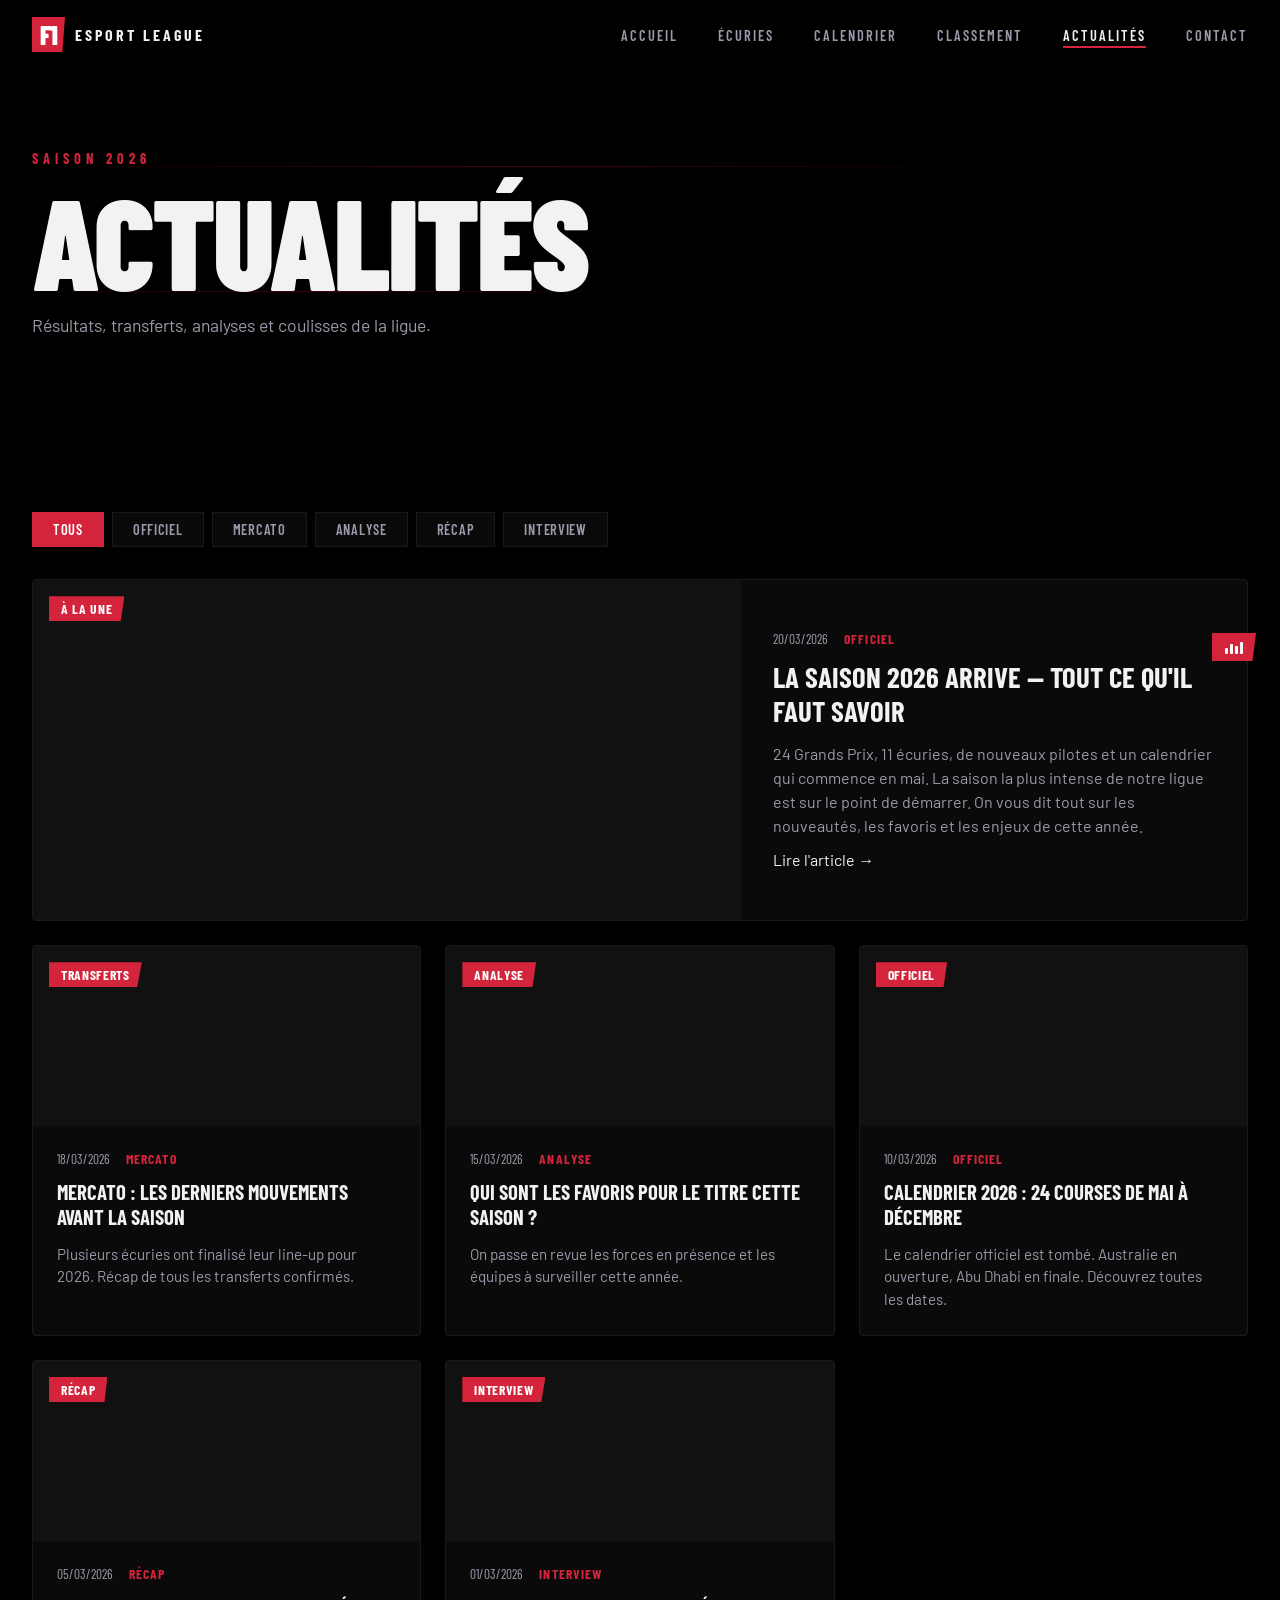
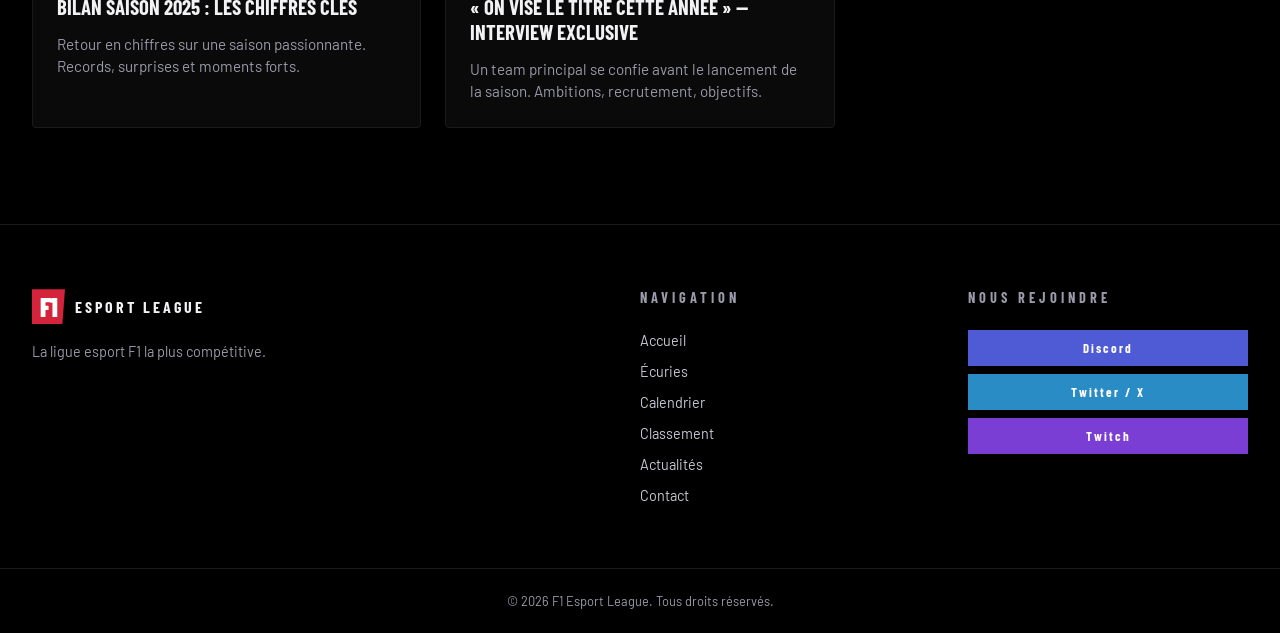
==== actualites.html @ 7acb7bbe "update" ====
<!DOCTYPE html>
<html lang="fr">
<head>
  <meta charset="UTF-8" />
  <link rel="icon" type="image/svg+xml" href="assets/favicon.svg" />
  <meta name="viewport" content="width=device-width, initial-scale=1.0"/>
  <title>Actualités - F1 Esport League</title>
  <link rel="stylesheet" href="css/style.css" />
  <link rel="stylesheet" href="css/pages.css" />
  <link rel="preconnect" href="https://fonts.googleapis.com">
  <link rel="preconnect" href="https://fonts.gstatic.com" crossorigin>
  <link href="https://fonts.googleapis.com/css2?family=Barlow+Condensed:ital,wght@0,300;0,400;0,600;0,700;0,900;1,400&family=Barlow:wght@300;400;500;600&display=swap" rel="stylesheet">
</head>
<body>

  <!-- LOADER -->
  <div class="page-loader">
    <div class="loader-logo">
      <span class="logo-f1">F1</span>
      <span class="logo-esport">ESPORT LEAGUE</span>
    </div>
    <div class="loader-track"><div class="loader-car"></div></div>
  </div>

  <!-- SCROLL PROGRESS -->
  <div class="scroll-progress"></div>

  <nav class="navbar" id="navbar">
    <div class="nav-container">
      <a href="index.html" class="nav-logo">
        <span class="logo-f1">F1</span>
        <span class="logo-esport">ESPORT LEAGUE</span>
      </a>
      <ul class="nav-links">
        <li><a href="index.html">Accueil</a></li>
        <li><a href="teams.html">Écuries</a></li>
        <li><a href="calendrier.html">Calendrier</a></li>
        <li><a href="classement.html">Classement</a></li>
        <li><a href="actualites.html" class="active">Actualités</a></li>
        <li><a href="contact.html">Contact</a></li>
      </ul>
      <button class="nav-toggle" id="navToggle"><span></span><span></span><span></span></button>
    </div>
  </nav>

  <section class="page-hero">
    <div class="page-hero-content">
      <div class="section-tag">SAISON 2026</div>
      <h1 class="page-title">ACTUALITÉS</h1>
      <p>Résultats, transferts, analyses et coulisses de la ligue.</p>
    </div>
    <div class="page-hero-lines">
      <div class="line l1"></div>
      <div class="line l2"></div>
    </div>
  </section>

  <section class="cal-page">
    <div class="section-container">

      <!-- FILTRES -->
      <div class="news-filter">
        <button class="news-filter-btn active" data-filter="all">Tous</button>
        <button class="news-filter-btn" data-filter="officiel">Officiel</button>
        <button class="news-filter-btn" data-filter="mercato">Mercato</button>
        <button class="news-filter-btn" data-filter="analyse">Analyse</button>
        <button class="news-filter-btn" data-filter="recap">Récap</button>
        <button class="news-filter-btn" data-filter="interview">Interview</button>
      </div>

      <!-- GRILLE D'ARTICLES -->
      <div class="news-page-grid" id="newsGrid">

        <!-- ARTICLE À LA UNE -->
        <div class="news-card news-card-hero" data-cat="officiel">
          <div class="news-img" style="background-image:url('assets/news/placeholder.jpg');">
            <div class="news-badge">À LA UNE</div>
          </div>
          <div class="news-body">
            <div class="news-meta">
              <span class="news-date">20/03/2026</span>
              <span class="news-cat">OFFICIEL</span>
            </div>
            <h3 class="news-title">La saison 2026 arrive — Tout ce qu'il faut savoir</h3>
            <p class="news-excerpt">24 Grands Prix, 11 écuries, de nouveaux pilotes et un calendrier qui commence en mai. La saison la plus intense de notre ligue est sur le point de démarrer. On vous dit tout sur les nouveautés, les favoris et les enjeux de cette année.</p>
            <span class="news-read-more">Lire l'article →</span>
          </div>
        </div>

        <!-- ARTICLE 2 -->
        <div class="news-card" data-cat="mercato">
          <div class="news-img" style="background-image:url('assets/news/placeholder2.jpg');">
            <div class="news-badge">TRANSFERTS</div>
          </div>
          <div class="news-body">
            <div class="news-meta">
              <span class="news-date">18/03/2026</span>
              <span class="news-cat">MERCATO</span>
            </div>
            <h3 class="news-title">Mercato : les derniers mouvements avant la saison</h3>
            <p class="news-excerpt">Plusieurs écuries ont finalisé leur line-up pour 2026. Récap de tous les transferts confirmés.</p>
          </div>
        </div>

        <!-- ARTICLE 3 -->
        <div class="news-card" data-cat="analyse">
          <div class="news-img" style="background-image:url('assets/news/placeholder3.jpg');">
            <div class="news-badge">ANALYSE</div>
          </div>
          <div class="news-body">
            <div class="news-meta">
              <span class="news-date">15/03/2026</span>
              <span class="news-cat">ANALYSE</span>
            </div>
            <h3 class="news-title">Qui sont les favoris pour le titre cette saison ?</h3>
            <p class="news-excerpt">On passe en revue les forces en présence et les équipes à surveiller cette année.</p>
          </div>
        </div>

        <!-- ARTICLE 4 -->
        <div class="news-card" data-cat="officiel">
          <div class="news-img" style="background-image:url('assets/news/placeholder4.jpg');">
            <div class="news-badge">OFFICIEL</div>
          </div>
          <div class="news-body">
            <div class="news-meta">
              <span class="news-date">10/03/2026</span>
              <span class="news-cat">OFFICIEL</span>
            </div>
            <h3 class="news-title">Calendrier 2026 : 24 courses de mai à décembre</h3>
            <p class="news-excerpt">Le calendrier officiel est tombé. Australie en ouverture, Abu Dhabi en finale. Découvrez toutes les dates.</p>
          </div>
        </div>

        <!-- ARTICLE 5 -->
        <div class="news-card" data-cat="recap">
          <div class="news-img" style="background-image:url('assets/news/placeholder5.jpg');">
            <div class="news-badge">RÉCAP</div>
          </div>
          <div class="news-body">
            <div class="news-meta">
              <span class="news-date">05/03/2026</span>
              <span class="news-cat">RÉCAP</span>
            </div>
            <h3 class="news-title">Bilan saison 2025 : les chiffres clés</h3>
            <p class="news-excerpt">Retour en chiffres sur une saison passionnante. Records, surprises et moments forts.</p>
          </div>
        </div>

        <!-- ARTICLE 6 -->
        <div class="news-card" data-cat="interview">
          <div class="news-img" style="background-image:url('assets/news/placeholder6.jpg');">
            <div class="news-badge">INTERVIEW</div>
          </div>
          <div class="news-body">
            <div class="news-meta">
              <span class="news-date">01/03/2026</span>
              <span class="news-cat">INTERVIEW</span>
            </div>
            <h3 class="news-title">« On vise le titre cette année » — Interview exclusive</h3>
            <p class="news-excerpt">Un team principal se confie avant le lancement de la saison. Ambitions, recrutement, objectifs.</p>
          </div>
        </div>

      </div>

    </div>
  </section>

  <!-- BACK TO TOP -->
  <button class="back-to-top" title="Retour en haut">↑</button>

  <footer class="footer">
    <div class="footer-container">
      <div class="footer-brand">
        <div class="footer-logo">
          <span class="logo-f1">F1</span>
          <span class="logo-esport">ESPORT LEAGUE</span>
        </div>
        <p>La ligue esport F1 la plus compétitive.</p>
      </div>
      <div class="footer-links">
        <h4>NAVIGATION</h4>
        <ul>
          <li><a href="index.html">Accueil</a></li>
          <li><a href="teams.html">Écuries</a></li>
          <li><a href="calendrier.html">Calendrier</a></li>
          <li><a href="classement.html">Classement</a></li>
          <li><a href="actualites.html">Actualités</a></li>
          <li><a href="contact.html">Contact</a></li>
        </ul>
      </div>
      <div class="footer-social">
        <h4>NOUS REJOINDRE</h4>
        <div class="social-links">
          <a href="#" class="social-btn discord">Discord</a>
          <a href="#" class="social-btn twitter">Twitter / X</a>
          <a href="#" class="social-btn twitch">Twitch</a>
        </div>
      </div>
    </div>
    <div class="footer-bottom">
      <span>&copy; 2026 F1 Esport League. Tous droits réservés.</span>
    </div>
  </footer>

  <script src="js/main.js"></script>
  <script src="js/player.js"></script>
  <script>
    // Filter buttons
    document.querySelectorAll('.news-filter-btn').forEach(btn => {
      btn.addEventListener('click', () => {
        document.querySelectorAll('.news-filter-btn').forEach(b => b.classList.remove('active'));
        btn.classList.add('active');
        const filter = btn.dataset.filter;
        document.querySelectorAll('#newsGrid .news-card').forEach(card => {
          if (filter === 'all' || card.dataset.cat === filter) {
            card.style.display = '';
          } else {
            card.style.display = 'none';
          }
        });
      });
    });
  </script>
</body>
</html>
---- css/style.css ----
/* ===========================
   F1 ESPORT LEAGUE - CSS
   =========================== */

*, *::before, *::after { box-sizing: border-box; margin: 0; padding: 0; }

:root {
  --bg-dark:    #000000;
  --bg-card:    #0a0a0a;
  --bg-card2:   #111111;
  --accent-red: #D4243B;
  --accent-gold:#F0C850;
  --text-white: #F2F2F5;
  --text-grey:  #9a9aaa;
  --text-light: #c8c8d4;
  --border:     #1a1a1a;
  --font-main:  'Barlow Condensed', sans-serif;
  --font-body:  'Barlow', sans-serif;
}

html { scroll-behavior: smooth; scroll-padding-top: 80px; }

body {
  background: var(--bg-dark);
  color: var(--text-white);
  font-family: var(--font-body);
  overflow-x: hidden;
}

a { text-decoration: none; color: inherit; }
ul { list-style: none; }

/* ===========================
   SCROLLBAR
   =========================== */
/* Chrome / Edge / Safari */
::-webkit-scrollbar { width: 6px; }
::-webkit-scrollbar-track { background: var(--bg-dark); }
::-webkit-scrollbar-thumb { background: var(--accent-red); border-radius: 3px; }
/* Firefox */
html { scrollbar-width: thin; scrollbar-color: var(--accent-red) var(--bg-dark); }

/* ===========================
   PAGE LOADER
   =========================== */
.page-loader {
  position: fixed;
  inset: 0;
  z-index: 9999;
  background: #000;
  display: flex;
  flex-direction: column;
  align-items: center;
  justify-content: center;
  gap: 2rem;
  transition: opacity 0.5s ease, visibility 0.5s ease;
}
.page-loader.loaded {
  opacity: 0;
  visibility: hidden;
  pointer-events: none;
}
.loader-logo {
  display: flex;
  align-items: center;
  gap: 12px;
  animation: loaderPulse 1.2s ease-in-out infinite;
}
.loader-logo .logo-f1 {
  font-size: 2.4rem;
  padding: 4px 12px;
}
.loader-logo .logo-esport {
  font-size: 1.3rem;
  letter-spacing: 4px;
}
.loader-track {
  width: 200px;
  height: 3px;
  background: rgba(255,255,255,0.06);
  position: relative;
  overflow: hidden;
}
.loader-car {
  position: absolute;
  top: 0; left: -40%;
  width: 40%;
  height: 100%;
  background: linear-gradient(90deg, transparent, var(--accent-red), transparent);
  animation: loaderSlide 1s ease-in-out infinite;
}
@keyframes loaderSlide {
  0% { left: -40%; }
  100% { left: 100%; }
}
@keyframes loaderPulse {
  0%, 100% { opacity: 1; }
  50% { opacity: 0.6; }
}

/* ===========================
   SCROLL PROGRESS BAR
   =========================== */
.scroll-progress {
  position: fixed;
  top: 0; left: 0;
  width: 0%;
  height: 3px;
  background: linear-gradient(90deg, var(--accent-red), var(--accent-gold));
  z-index: 1001;
  transition: width 0.05s linear;
}

/* ===========================
   BACK TO TOP
   =========================== */
.back-to-top {
  position: fixed;
  bottom: 2rem;
  right: 2rem;
  width: 44px;
  height: 44px;
  background: var(--accent-red);
  color: white;
  border: none;
  cursor: pointer;
  display: flex;
  align-items: center;
  justify-content: center;
  font-family: var(--font-main);
  font-size: 1.4rem;
  font-weight: 900;
  z-index: 998;
  opacity: 0;
  visibility: hidden;
  transform: translateY(10px);
  transition: opacity 0.3s, visibility 0.3s, transform 0.3s, background 0.2s;
  clip-path: polygon(0 0, 100% 0, 92% 100%, 0 100%);
}
.back-to-top.visible {
  opacity: 1;
  visibility: visible;
  transform: translateY(0);
}
.back-to-top:hover {
  background: #c0001f;
  transform: translateY(-3px);
}

/* ===========================
   GLOBAL ANIMATIONS
   =========================== */
.fade-init {
  opacity: 0;
  transform: translateY(20px);
  transition: opacity 0.5s ease, transform 0.5s ease;
}
.fade-visible {
  opacity: 1 !important;
  transform: translateY(0) !important;
}

/* Cascade slide from left */
.slide-left-init {
  opacity: 0;
  transform: translateX(-40px);
  transition: opacity 0.5s ease, transform 0.5s ease;
}
.slide-left-visible {
  opacity: 1 !important;
  transform: translateX(0) !important;
}

/* ===========================
   NAVBAR
   =========================== */
.navbar {
  position: fixed;
  top: 0; left: 0; right: 0;
  z-index: 1000;
  padding: 0 2rem;
  height: 70px;
  display: flex;
  align-items: center;
  background: rgba(0,0,0,0.92);
  backdrop-filter: blur(12px);
  border-bottom: 1px solid transparent;
  transition: border-color 0.3s, background 0.3s;
}
.navbar.scrolled {
  border-bottom-color: var(--border);
  background: rgba(0,0,0,0.98);
}
.nav-container {
  width: 100%; max-width: 1400px;
  margin: 0 auto;
  display: flex;
  align-items: center;
  justify-content: space-between;
}
.nav-logo {
  display: flex; align-items: center; gap: 10px;
}
.logo-f1 {
  font-family: var(--font-main);
  font-weight: 900;
  font-size: 1.6rem;
  color: var(--accent-red);
  letter-spacing: -1px;
  background: var(--accent-red);
  color: white;
  padding: 2px 8px;
  clip-path: polygon(0 0, 100% 0, 92% 100%, 0 100%);
}
.logo-esport {
  font-family: var(--font-main);
  font-weight: 700;
  font-size: 1rem;
  letter-spacing: 3px;
  color: var(--text-white);
}
.nav-links {
  display: flex; gap: 2.5rem;
}
.nav-links a {
  font-family: var(--font-main);
  font-weight: 600;
  font-size: 0.9rem;
  letter-spacing: 2px;
  text-transform: uppercase;
  color: var(--text-grey);
  transition: color 0.2s;
  position: relative;
}
.nav-links a::after {
  content: '';
  position: absolute;
  bottom: -4px; left: 0;
  width: 0; height: 2px;
  background: var(--accent-red);
  transition: width 0.2s;
}
.nav-links a:hover,
.nav-links a.active { color: var(--text-white); }
.nav-links a:hover::after,
.nav-links a.active::after { width: 100%; }

.nav-toggle {
  display: none;
  flex-direction: column;
  gap: 5px;
  background: none; border: none;
  cursor: pointer; padding: 4px;
}
.nav-toggle span {
  display: block;
  width: 24px; height: 2px;
  background: var(--text-white);
  transition: transform 0.3s, opacity 0.3s;
}
.nav-toggle.active span:nth-child(1) { transform: rotate(45deg) translate(5px, 5px); }
.nav-toggle.active span:nth-child(2) { opacity: 0; }
.nav-toggle.active span:nth-child(3) { transform: rotate(-45deg) translate(5px, -5px); }

/* ===========================
   BUTTONS
   =========================== */
.btn {
  display: inline-block;
  font-family: var(--font-main);
  font-weight: 700;
  font-size: 0.85rem;
  letter-spacing: 2px;
  text-transform: uppercase;
  padding: 14px 32px;
  transition: all 0.2s;
  cursor: pointer;
  clip-path: polygon(0 0, 100% 0, 96% 100%, 0 100%);
}
.btn-primary {
  background: var(--accent-red);
  color: white;
}
.btn-primary:hover {
  background: #c0001f;
  transform: translateY(-2px);
}
.btn-outline {
  background: transparent;
  color: var(--text-white);
  border: 1px solid var(--text-white);
  clip-path: polygon(4% 0, 100% 0, 100% 100%, 0 100%);
}
.btn-outline:hover {
  background: rgba(255,255,255,0.08);
  transform: translateY(-2px);
}

/* ===========================
   HERO
   =========================== */
.hero {
  position: relative;
  min-height: 100vh;
  display: flex;
  align-items: center;
  padding: 0 2rem;
  overflow: hidden;
}
.hero-bg {
  position: absolute;
  inset: 0;
  background: linear-gradient(135deg, #000 0%, #050508 50%, #020002 100%);
}
.hero-grid {
  position: absolute; inset: 0;
  background-image:
    linear-gradient(rgba(232,0,45,0.05) 1px, transparent 1px),
    linear-gradient(90deg, rgba(232,0,45,0.05) 1px, transparent 1px);
  background-size: 60px 60px;
  mask-image: radial-gradient(ellipse 80% 80% at 50% 50%, black 40%, transparent 100%);
}
.hero-lines {
  position: absolute; inset: 0;
  overflow: hidden;
}
.hero-lines .line {
  position: absolute;
  height: 1px;
  background: linear-gradient(90deg, transparent, var(--accent-red), transparent);
  animation: lineScan 4s ease-in-out infinite;
}
.hero-lines .l1 { width: 60%; top: 30%; animation-delay: 0s; }
.hero-lines .l2 { width: 40%; top: 60%; animation-delay: 1.5s; }
.hero-lines .l3 { width: 70%; top: 80%; animation-delay: 3s; }

@keyframes lineScan {
  0% { transform: translateX(-100%); opacity: 0; }
  20% { opacity: 1; }
  80% { opacity: 1; }
  100% { transform: translateX(200%); opacity: 0; }
}

.hero-content {
  position: relative;
  z-index: 1;
  max-width: 1400px;
  margin: 0 auto;
  padding-top: 70px;
}
.hero-badge {
  display: inline-block;
  font-family: var(--font-main);
  font-size: 0.9rem;
  font-weight: 700;
  letter-spacing: 4px;
  color: var(--accent-red);
  border: 1px solid var(--accent-red);
  padding: 6px 16px;
  margin-bottom: 2rem;
  transition: all 0.3s;
}
.hero-badge:hover {
  background: var(--accent-red);
  color: white;
}
.hero-title {
  display: flex;
  flex-direction: column;
  font-family: var(--font-main);
  font-weight: 900;
  line-height: 0.9;
  margin-bottom: 1.5rem;
}
.title-small {
  font-size: clamp(1rem, 2vw, 1.4rem);
  font-weight: 400;
  letter-spacing: 6px;
  color: var(--text-grey);
  margin-bottom: 0.3rem;
}
.title-big {
  font-size: clamp(5rem, 14vw, 12rem);
  color: var(--text-white);
  letter-spacing: -4px;
}
.title-league {
  font-size: clamp(3rem, 8vw, 7rem);
  color: var(--accent-red);
  letter-spacing: 12px;
}
.hero-desc {
  font-size: 1.1rem;
  color: var(--text-grey);
  max-width: 500px;
  line-height: 1.6;
  margin-bottom: 2.5rem;
}
.hero-cta { display: flex; gap: 1rem; flex-wrap: wrap; }

.hero-scroll {
  position: absolute;
  bottom: 2rem; left: 50%;
  transform: translateX(-50%);
  display: flex;
  flex-direction: column;
  align-items: center;
  gap: 8px;
  color: var(--text-grey);
  font-family: var(--font-main);
  font-size: 0.85rem;
  letter-spacing: 3px;
  z-index: 1;
}
.scroll-line {
  width: 1px; height: 40px;
  background: linear-gradient(var(--accent-red), transparent);
  animation: scrollPulse 2s ease-in-out infinite;
}
@keyframes scrollPulse {
  0%, 100% { opacity: 0.3; }
  50% { opacity: 1; }
}

/* ===========================
   STATS BANNER
   =========================== */
.stats-banner {
  background: var(--accent-red);
  padding: 1.5rem 2rem;
}
.stats-container {
  max-width: 1400px;
  margin: 0 auto;
  display: flex;
  align-items: center;
  justify-content: center;
  gap: 0;
}
.stat-item {
  flex: 1;
  display: flex;
  flex-direction: column;
  align-items: center;
  gap: 4px;
}
.stat-number {
  font-family: var(--font-main);
  font-weight: 900;
  font-size: 2.5rem;
  color: white;
  line-height: 1;
}
.stat-label {
  font-family: var(--font-main);
  font-size: 0.9rem;
  letter-spacing: 3px;
  font-weight: 600;
  color: rgba(255,255,255,0.7);
  text-transform: uppercase;
}
.stat-divider {
  width: 1px; height: 50px;
  background: rgba(255,255,255,0.3);
}

/* ===========================
   SECTIONS COMMONS
   =========================== */
.section-container {
  max-width: 1400px;
  margin: 0 auto;
  padding: 6rem 2rem;
}
.section-header {
  text-align: center;
  margin-bottom: 4rem;
}
.section-header.left { text-align: left; }
.section-tag {
  font-family: var(--font-main);
  font-size: 0.9rem;
  font-weight: 700;
  letter-spacing: 5px;
  color: var(--accent-red);
  margin-bottom: 1rem;
}
.section-title {
  font-family: var(--font-main);
  font-weight: 900;
  font-size: clamp(2rem, 5vw, 3.5rem);
  letter-spacing: -1px;
  line-height: 1;
  margin-bottom: 1rem;
}
.section-desc {
  color: var(--text-grey);
  max-width: 500px;
  margin: 0 auto;
  line-height: 1.6;
}

/* ===========================
   FEATURED TEAMS
   =========================== */
.featured-teams { background: var(--bg-dark); }

.teams-preview-grid {
  display: grid;
  grid-template-columns: repeat(4, 1fr);
  gap: 1px;
  background: var(--border);
  margin-bottom: 3rem;
}
.team-card {
  position: relative;
  background: var(--bg-card);
  padding: 2.5rem 2rem;
  overflow: hidden;
  cursor: pointer;
  transition: background 0.3s, box-shadow 0.3s;
}
.team-card:hover {
  background: var(--bg-card2);
  box-shadow: 0 4px 20px rgba(0,0,0,0.3), 0 0 15px var(--team-color);
}
.team-card-bg {
  position: absolute;
  inset: 0;
  background: linear-gradient(135deg, var(--team-color) 0%, transparent 60%);
  opacity: 0.05;
  transition: opacity 0.4s ease;
}
.team-card:hover .team-card-bg { opacity: 0.12; }
.team-card::before {
  content: '';
  position: absolute;
  top: 0; left: 0;
  width: 3px; height: 100%;
  background: var(--team-color);
}
.team-number {
  font-family: var(--font-main);
  font-size: 5rem;
  font-weight: 900;
  color: rgba(255,255,255,0.04);
  line-height: 1;
  position: absolute;
  top: 1rem; right: 1rem;
}
.team-name {
  font-family: var(--font-main);
  font-size: 1.3rem;
  font-weight: 700;
  letter-spacing: 2px;
  margin-bottom: 0.5rem;
  position: relative;
}
.team-status {
  font-family: var(--font-main);
  font-size: 0.85rem;
  font-weight: 700;
  letter-spacing: 3px;
  color: var(--team-color);
}
.teams-cta { text-align: center; }

/* ===========================
   CALENDRIER
   =========================== */
.calendrier { background: var(--bg-card); }
.races-list { display: flex; flex-direction: column; gap: 1px; background: var(--border); }
.race-item {
  background: var(--bg-dark);
  display: flex;
  align-items: center;
  gap: 1.5rem;
  padding: 1.5rem 2rem;
  transition: background 0.2s;
}
.race-item:hover { background: var(--bg-card2); }
.race-item.upcoming {
  border-left: 3px solid var(--accent-red);
}
.race-round {
  font-family: var(--font-main);
  font-weight: 700;
  font-size: 0.85rem;
  letter-spacing: 2px;
  color: var(--text-grey);
  min-width: 40px;
}
.race-flag { font-size: 1.8rem; }
.race-info { flex: 1; }
.race-name {
  font-family: var(--font-main);
  font-weight: 700;
  font-size: 1.1rem;
  letter-spacing: 1px;
  margin-bottom: 2px;
}
.race-circuit {
  font-size: 0.85rem;
  color: var(--text-grey);
}
.race-date {
  display: flex;
  flex-direction: column;
  align-items: center;
  gap: 0;
}
.date-day {
  font-family: var(--font-main);
  font-weight: 900;
  font-size: 1.8rem;
  line-height: 1;
}
.date-month {
  font-family: var(--font-main);
  font-size: 0.9rem;
  letter-spacing: 2px;
  color: var(--text-grey);
}
.race-status {
  font-family: var(--font-main);
  font-size: 0.85rem;
  font-weight: 700;
  letter-spacing: 2px;
  padding: 5px 12px;
  min-width: 100px;
  text-align: center;
}
.status-next { background: var(--accent-red); color: white; }
.status-upcoming { background: var(--border); color: var(--text-grey); }
.status-done { background: transparent; color: var(--text-grey); border: 1px solid var(--border); }

/* ===========================
   CLASSEMENT
   =========================== */
.classement { background: var(--bg-dark); }
.classement-grid {
  display: grid;
  grid-template-columns: 1fr 1fr;
  gap: 3rem;
}
.standing-list { display: flex; flex-direction: column; gap: 1px; background: var(--border); }
.standing-item {
  background: var(--bg-card);
  display: flex;
  align-items: center;
  gap: 1.5rem;
  padding: 1.2rem 1.5rem;
}
.standing-pos {
  font-family: var(--font-main);
  font-weight: 900;
  font-size: 1.5rem;
}
.p1 .standing-pos { color: var(--accent-gold); }
.p2 .standing-pos { color: #C0C0C0; }
.p3 .standing-pos { color: #CD7F32; }

.standing-driver { flex: 1; }
.driver-abbr {
  font-family: var(--font-main);
  font-weight: 900;
  font-size: 1.2rem;
  display: block;
  line-height: 1;
}
.driver-full {
  font-size: 0.8rem;
  color: var(--text-grey);
}
.standing-team {
  font-family: var(--font-main);
  font-size: 0.8rem;
  font-weight: 700;
}
.standing-pts {
  font-family: var(--font-main);
  font-weight: 900;
  font-size: 1.2rem;
  color: var(--text-grey);
}
.standing-team-name {
  flex: 1;
  font-family: var(--font-main);
  font-weight: 700;
  font-size: 1.1rem;
  color: var(--c);
}

/* ===========================
   PAGE HERO (teams.html)
   =========================== */
.page-hero {
  position: relative;
  padding: 150px 2rem 80px;
  background: var(--bg-dark);
  overflow: hidden;
}
.page-hero-content {
  max-width: 1400px;
  margin: 0 auto;
  position: relative;
  z-index: 1;
  animation: fadeInUp 0.8s ease;
}
@keyframes fadeInUp {
  from { opacity: 0; transform: translateY(30px); }
  to { opacity: 1; transform: translateY(0); }
}
.page-title {
  font-family: var(--font-main);
  font-weight: 900;
  font-size: clamp(4rem, 10vw, 8rem);
  line-height: 0.9;
  letter-spacing: -3px;
  margin: 1rem 0;
}
.page-hero p {
  color: var(--text-grey);
  font-size: 1.1rem;
  margin-top: 1rem;
}
.page-hero-lines {
  position: absolute; inset: 0; overflow: hidden;
}
.page-hero-lines .line {
  position: absolute;
  height: 1px;
  background: linear-gradient(90deg, transparent, rgba(232,0,45,0.3), transparent);
  animation: lineScan 5s ease-in-out infinite;
}
.page-hero-lines .l1 { width: 80%; top: 40%; animation-delay: 0s; }
.page-hero-lines .l2 { width: 50%; top: 70%; animation-delay: 2s; }

/* ===========================
   TEAMS FULL GRID (teams.html)
   =========================== */
.teams-page { background: var(--bg-dark); padding-bottom: 4rem; }
.teams-full-grid {
  display: grid;
  grid-template-columns: repeat(3, 1fr);
  gap: 1px;
  background: var(--border);
}

.team-full-card {
  position: relative;
  background: var(--bg-card);
  overflow: hidden;
  transition: transform 0.3s, background 0.3s, box-shadow 0.3s;
}
.team-full-card:hover {
  background: var(--bg-card2);
  transform: translateY(-4px);
  z-index: 2;
  box-shadow: 0 8px 30px rgba(0,0,0,0.4), 0 0 20px var(--tc), inset 0 1px 0 rgba(255,255,255,0.05);
}
.tfc-accent {
  height: 4px;
  background: var(--tc);
}
.tfc-header {
  padding: 1.5rem 1.5rem 1rem;
  display: flex;
  justify-content: space-between;
  align-items: flex-start;
}
.tfc-number {
  font-family: var(--font-main);
  font-size: 3.5rem;
  font-weight: 900;
  color: rgba(255,255,255,0.06);
  line-height: 1;
}
.tfc-logo-placeholder {
  display: flex;
  align-items: center;
  justify-content: center;
  width: 70px;
  height: 70px;
  flex-shrink: 0;
}
.logo-box {
  position: relative;
  width: 80px;
  height: 80px;
  border: 2px dashed var(--border);
  display: flex;
  align-items: center;
  justify-content: center;
  font-family: var(--font-main);
  font-size: 0.8rem;
  letter-spacing: 1px;
  color: var(--text-grey);
  flex-shrink: 0;
  box-sizing: border-box;
  overflow: hidden;
}
.tfc-body { padding: 0 1.5rem 1.5rem; }
.tfc-name {
  font-family: var(--font-main);
  font-weight: 900;
  font-size: 1.4rem;
  letter-spacing: 1px;
  margin-bottom: 4px;
}
.tfc-tag {
  font-family: var(--font-main);
  font-size: 0.85rem;
  letter-spacing: 3px;
  color: var(--tc);
  font-weight: 700;
  margin-bottom: 1.5rem;
}
.tfc-drivers {
  display: flex;
  flex-direction: column;
  gap: 0.5rem;
  margin-bottom: 1.5rem;
  padding-bottom: 1.5rem;
  border-bottom: 1px solid var(--border);
}
.tfc-driver {
  display: flex;
  align-items: center;
  gap: 0.75rem;
}
.driver-num {
  font-family: var(--font-main);
  font-size: 0.9rem;
  font-weight: 900;
  color: var(--tc);
  min-width: 32px;
}
.driver-name {
  font-size: 0.9rem;
  color: var(--text-light);
  font-family: var(--font-main);
}
.tfc-stats {
  display: flex;
  gap: 1rem;
}
.tfc-stat {
  display: flex;
  flex-direction: column;
  gap: 2px;
  flex: 1;
}
.tfc-stat span {
  font-size: 0.8rem;
  color: var(--text-grey);
  font-family: var(--font-main);
  letter-spacing: 2px;
  text-transform: uppercase;
}
.tfc-stat strong {
  font-family: var(--font-main);
  font-size: 1.4rem;
  font-weight: 900;
  color: var(--tc);
}

/* ===========================
   COUNTDOWN
   =========================== */
.countdown-section {
  background: var(--bg-card);
  border-bottom: 1px solid var(--border);
}
.countdown-inner {
  max-width: 1400px;
  margin: 0 auto;
  padding: 3rem 2rem;
  display: flex;
  align-items: center;
  justify-content: space-between;
  gap: 2rem;
  flex-wrap: wrap;
}
.countdown-info { display: flex; align-items: center; gap: 1.5rem; flex-wrap: wrap; }
.countdown-tag {
  font-family: var(--font-main);
  font-size: 0.8rem;
  font-weight: 700;
  letter-spacing: 4px;
  color: var(--accent-red);
  background: rgba(232,0,45,0.08);
  padding: 5px 12px;
}
.countdown-flag { font-size: 2.5rem; }
.countdown-gp {
  font-family: var(--font-main);
  font-weight: 900;
  font-size: 1.4rem;
  letter-spacing: 1px;
}
.countdown-circuit {
  font-size: 0.85rem;
  color: var(--text-grey);
  width: 100%;
  margin-top: -0.5rem;
  padding-left: 4.5rem;
}
.countdown-timer {
  display: flex;
  align-items: center;
  gap: 0.75rem;
}
.cd-block {
  display: flex;
  flex-direction: column;
  align-items: center;
  gap: 4px;
}
.cd-num {
  font-family: var(--font-main);
  font-weight: 900;
  font-size: 3rem;
  line-height: 1;
  color: white;
  min-width: 60px;
  text-align: center;
}
.cd-label {
  font-family: var(--font-main);
  font-size: 0.9rem;
  font-weight: 700;
  letter-spacing: 3px;
  color: var(--text-grey);
}
.cd-sep {
  font-family: var(--font-main);
  font-weight: 300;
  font-size: 2.5rem;
  color: rgba(255,255,255,0.15);
  margin-top: -1.2rem;
}

@media (max-width: 768px) {
  .countdown-inner { flex-direction: column; text-align: center; }
  .countdown-info { justify-content: center; }
  .countdown-circuit { padding-left: 0; text-align: center; }
  .cd-num { font-size: 2rem; }
}

/* ===========================
   CTA SECTION
   =========================== */
.cta-section {
  background: linear-gradient(135deg, #000 0%, #0a0004 50%, #000 100%);
  position: relative;
  overflow: hidden;
}
.cta-section::before {
  content: '';
  position: absolute;
  inset: 0;
  background-image:
    linear-gradient(rgba(232,0,45,0.04) 1px, transparent 1px),
    linear-gradient(90deg, rgba(232,0,45,0.04) 1px, transparent 1px);
  background-size: 60px 60px;
}

/* ===========================
   FOOTER
   =========================== */
.footer {
  background: #000000;
  border-top: 1px solid var(--border);
}
.footer-container {
  max-width: 1400px;
  margin: 0 auto;
  padding: 4rem 2rem;
  display: grid;
  grid-template-columns: 2fr 1fr 1fr;
  gap: 3rem;
}
.footer-brand .footer-logo {
  display: flex; align-items: center; gap: 10px;
  margin-bottom: 1rem;
}
.footer-brand p {
  color: var(--text-grey);
  font-size: 0.9rem;
  line-height: 1.6;
  max-width: 300px;
}
.footer-links h4,
.footer-social h4 {
  font-family: var(--font-main);
  font-size: 0.9rem;
  letter-spacing: 4px;
  color: var(--text-grey);
  margin-bottom: 1.5rem;
}
.footer-links ul { display: flex; flex-direction: column; gap: 0.75rem; }
.footer-links a {
  font-size: 0.9rem;
  color: var(--text-light);
  transition: color 0.2s;
}
.footer-links a:hover { color: var(--accent-red); }
.social-links { display: flex; flex-direction: column; gap: 0.5rem; }
.social-btn {
  display: inline-block;
  font-family: var(--font-main);
  font-size: 0.8rem;
  font-weight: 700;
  letter-spacing: 2px;
  padding: 10px 20px;
  text-align: center;
  transition: all 0.2s;
}
.social-btn.discord { background: #4E5BD4; color: white; }
.social-btn.twitter { background: #2A8CC4; color: white; }
.social-btn.twitch { background: #7B3ED4; color: white; }
.social-btn:hover { opacity: 0.9; transform: translateX(6px) scale(1.02); }
.footer-bottom {
  border-top: 1px solid var(--border);
  padding: 1.5rem 2rem;
  text-align: center;
  font-size: 0.8rem;
  color: var(--text-grey);
  max-width: 1400px;
  margin: 0 auto;
}

/* ===========================
   MUSIC PLAYER
   =========================== */
.f1-player {
  position: fixed;
  bottom: 1.5rem;
  right: 1.5rem;
  z-index: 997;
  display: flex;
  flex-direction: column;
  align-items: flex-end;
  gap: 0.5rem;
}

/* --- Toast notification --- */
.player-toast {
  display: flex;
  align-items: center;
  gap: 0.75rem;
  background: var(--bg-card);
  border: 1px solid var(--border);
  padding: 0.75rem 1.2rem;
  transform: translateX(calc(100% + 2rem));
  opacity: 0;
  transition: transform 0.4s cubic-bezier(0.4, 0, 0.2, 1), opacity 0.4s;
  pointer-events: none;
  white-space: nowrap;
}
.player-toast.show {
  transform: translateX(0);
  opacity: 1;
}
.toast-icon {
  font-size: 1.2rem;
  color: var(--accent-red);
}
.toast-label {
  font-family: var(--font-main);
  font-size: 0.9rem;
  font-weight: 700;
  letter-spacing: 3px;
  color: var(--accent-red);
}
.toast-title {
  font-family: var(--font-main);
  font-weight: 900;
  font-size: 0.9rem;
  letter-spacing: 1px;
  color: white;
}
.toast-artist {
  font-family: var(--font-main);
  font-size: 0.85rem;
  color: var(--text-grey);
}

/* --- Mini tab (always visible) --- */
.player-tab {
  width: 44px;
  height: 28px;
  background: var(--accent-red);
  display: flex;
  align-items: center;
  justify-content: center;
  gap: 3px;
  cursor: pointer;
  transition: all 0.2s;
  clip-path: polygon(0 0, 100% 0, 92% 100%, 0 100%);
}
.player-tab:hover {
  background: #c0001f;
  transform: scale(1.05);
}
.player-tab.active {
  background: #c0001f;
}
.tab-bars {
  display: flex;
  align-items: flex-end;
  gap: 2px;
  height: 14px;
}
.tab-bars span {
  display: block;
  width: 3px;
  background: white;
  border-radius: 1px;
  transition: height 0.3s;
}
.tab-bars span:nth-child(1) { height: 6px; }
.tab-bars span:nth-child(2) { height: 10px; }
.tab-bars span:nth-child(3) { height: 8px; }
.tab-bars span:nth-child(4) { height: 12px; }

/* Animate bars when playing */
.player-tab.playing .tab-bars span {
  animation: barBounce 0.8s ease-in-out infinite alternate;
}
.player-tab.playing .tab-bars span:nth-child(1) { animation-delay: 0s; }
.player-tab.playing .tab-bars span:nth-child(2) { animation-delay: 0.15s; }
.player-tab.playing .tab-bars span:nth-child(3) { animation-delay: 0.3s; }
.player-tab.playing .tab-bars span:nth-child(4) { animation-delay: 0.45s; }

@keyframes barBounce {
  0% { height: 4px; }
  100% { height: 14px; }
}

/* --- Full player panel --- */
.player-panel {
  background: var(--bg-card);
  border: 1px solid var(--border);
  padding: 1.2rem 1.5rem;
  width: 300px;
  display: flex;
  flex-direction: column;
  gap: 0.8rem;
  transform: translateY(10px) scale(0.95);
  opacity: 0;
  visibility: hidden;
  transition: all 0.3s cubic-bezier(0.4, 0, 0.2, 1);
  pointer-events: none;
}
.player-panel.open {
  transform: translateY(0) scale(1);
  opacity: 1;
  visibility: visible;
  pointer-events: all;
}

.player-track-info {
  border-bottom: 1px solid var(--border);
  padding-bottom: 0.6rem;
}
.player-title {
  font-family: var(--font-main);
  font-weight: 900;
  font-size: 1rem;
  letter-spacing: 1px;
  color: white;
  line-height: 1.2;
}
.player-artist {
  font-family: var(--font-main);
  font-size: 0.85rem;
  color: var(--text-grey);
  letter-spacing: 1px;
}

/* Seek bar */
.player-seek {
  display: flex;
  align-items: center;
  gap: 0.5rem;
}
.player-time {
  font-family: var(--font-main);
  font-size: 0.8rem;
  font-weight: 700;
  letter-spacing: 1px;
  color: var(--text-grey);
  min-width: 32px;
}
.player-seekbar,
.player-volbar {
  -webkit-appearance: none;
  appearance: none;
  flex: 1;
  height: 4px;
  background: rgba(255,255,255,0.1);
  outline: none;
  cursor: pointer;
  border-radius: 2px;
}
.player-seekbar::-webkit-slider-thumb,
.player-volbar::-webkit-slider-thumb {
  -webkit-appearance: none;
  width: 12px;
  height: 12px;
  background: var(--accent-red);
  border-radius: 50%;
  cursor: pointer;
  transition: transform 0.15s;
}
.player-seekbar::-webkit-slider-thumb:hover,
.player-volbar::-webkit-slider-thumb:hover {
  transform: scale(1.3);
}
.player-seekbar::-moz-range-thumb,
.player-volbar::-moz-range-thumb {
  width: 12px;
  height: 12px;
  background: var(--accent-red);
  border-radius: 50%;
  border: none;
  cursor: pointer;
}

/* Controls */
.player-controls {
  display: flex;
  align-items: center;
  justify-content: center;
  gap: 1rem;
}
.pc-btn {
  background: none;
  border: none;
  color: var(--text-grey);
  font-size: 1rem;
  cursor: pointer;
  transition: color 0.2s, transform 0.2s;
  padding: 4px;
}
.pc-btn:hover {
  color: white;
  transform: scale(1.15);
}
.pc-play {
  width: 40px;
  height: 40px;
  background: var(--accent-red) !important;
  color: white !important;
  border-radius: 50%;
  display: flex;
  align-items: center;
  justify-content: center;
  font-size: 0.9rem;
}
.pc-play:hover {
  background: #c0001f !important;
}

/* Volume */
.player-volume {
  display: flex;
  align-items: center;
  gap: 0.5rem;
  padding-top: 0.4rem;
  border-top: 1px solid var(--border);
}
.vol-icon {
  font-size: 0.9rem;
  cursor: pointer;
  min-width: 20px;
  text-align: center;
}

/* --- Mobile --- */
@media (max-width: 480px) {
  .player-panel { width: 260px; padding: 1rem; }
  .f1-player { bottom: 1rem; right: 1rem; }
  .player-toast { padding: 0.5rem 0.8rem; }
  .toast-title { font-size: 0.8rem; }
}

/* ===========================
   RESPONSIVE
   =========================== */
@media (max-width: 1024px) {
  .teams-preview-grid { grid-template-columns: repeat(2, 1fr); }
  .teams-full-grid { grid-template-columns: repeat(2, 1fr); }
  .classement-grid { grid-template-columns: 1fr; }
  .footer-container { grid-template-columns: 1fr 1fr; }
}

@media (max-width: 768px) {
  .nav-links { display: none; flex-direction: column; position: absolute; top: 70px; left: 0; right: 0; background: #000000; padding: 1rem 2rem; border-bottom: 1px solid var(--border); gap: 1rem; }
  .nav-links.open { display: flex; }
  .nav-toggle { display: flex; }
  .back-to-top { bottom: 1.5rem; right: 1.5rem; width: 38px; height: 38px; font-size: 1.2rem; }

  .title-big { font-size: clamp(4rem, 18vw, 8rem); }
  .title-league { font-size: clamp(2rem, 10vw, 5rem); }
  .teams-preview-grid { grid-template-columns: 1fr; }
  .teams-full-grid { grid-template-columns: 1fr; }
  .footer-container { grid-template-columns: 1fr; gap: 2rem; }
  .race-item { flex-wrap: wrap; }
  .stats-container { flex-wrap: wrap; gap: 1rem; }
  .stat-divider { display: none; }
  .section-container { padding: 4rem 1.5rem; }
}

@media (max-width: 480px) {
  .page-title { font-size: clamp(2.5rem, 12vw, 4rem); }
  .section-title { font-size: clamp(1.5rem, 6vw, 2rem); }
  .section-container { padding: 3rem 1rem; }
  .footer-container { padding: 2.5rem 1rem; }
  .stat-number { font-size: 1.8rem; }
  .stat-label { font-size: 0.8rem; }
}

/* ===========================
   NEWS / ACTUALITÉS SECTION
   =========================== */

.news-grid {
  display: grid;
  grid-template-columns: 1fr 1fr;
  gap: 1.5rem;
  margin-top: 2rem;
}

.news-card {
  background: var(--bg-card);
  border: 1px solid var(--border, #1a1a1a);
  border-radius: 4px;
  overflow: hidden;
  text-decoration: none;
  color: var(--text-white);
  transition: transform 0.3s ease, border-color 0.3s ease, box-shadow 0.3s ease;
  display: flex;
  flex-direction: column;
}

.news-card:hover {
  transform: translateY(-4px);
  border-color: var(--accent-red);
  box-shadow: 0 8px 30px rgba(212, 36, 59, 0.15);
}

.news-card-featured {
  grid-column: 1 / -1;
  display: grid;
  grid-template-columns: 1.2fr 1fr;
}

.news-card-featured .news-img {
  min-height: 280px;
}

.news-img {
  min-height: 180px;
  background-size: cover;
  background-position: center;
  background-color: var(--bg-card2);
  position: relative;
}

.news-badge {
  position: absolute;
  top: 1rem;
  left: 1rem;
  background: var(--accent-red);
  color: white;
  font-family: 'Barlow Condensed', sans-serif;
  font-weight: 700;
  font-size: 0.85rem;
  padding: 4px 12px;
  letter-spacing: 0.05em;
  clip-path: polygon(0 0, 100% 0, 95% 100%, 0 100%);
}

.news-body {
  padding: 1.5rem;
  display: flex;
  flex-direction: column;
  gap: 0.8rem;
  flex: 1;
}

.news-meta {
  display: flex;
  align-items: center;
  gap: 1rem;
  font-size: 0.85rem;
}

.news-date {
  color: var(--text-grey);
  font-family: 'Barlow Condensed', sans-serif;
}

.news-cat {
  color: var(--accent-red);
  font-family: 'Barlow Condensed', sans-serif;
  font-weight: 700;
  letter-spacing: 0.08em;
}

.news-title {
  font-family: 'Barlow Condensed', sans-serif;
  font-weight: 700;
  font-size: 1.3rem;
  line-height: 1.2;
  text-transform: uppercase;
}

.news-card-featured .news-title {
  font-size: 1.6rem;
}

.news-excerpt {
  color: var(--text-grey);
  font-size: 0.95rem;
  line-height: 1.5;
}

@media (max-width: 768px) {
  .news-grid {
    grid-template-columns: 1fr;
  }
  .news-card-featured {
    grid-template-columns: 1fr;
  }
  .news-card-featured .news-img {
    min-height: 200px;
  }
}
---- css/pages.css ----
/* ===========================
   PAGES CSS (calendrier, classement, contact)
   =========================== */

/* ===== CALENDRIER ===== */
.cal-page { background: var(--bg-dark); }

.cal-filter {
  display: flex;
  gap: 0.5rem;
  margin-bottom: 3rem;
}
.cal-btn {
  font-family: var(--font-main);
  font-weight: 700;
  font-size: 0.8rem;
  letter-spacing: 3px;
  padding: 10px 24px;
  background: transparent;
  border: 1px solid var(--border);
  color: var(--text-grey);
  cursor: pointer;
  transition: all 0.2s;
}
.cal-btn:hover, .cal-btn.active {
  background: var(--accent-red);
  border-color: var(--accent-red);
  color: white;
}

.cal-grid {
  display: grid;
  grid-template-columns: repeat(3, 1fr);
  gap: 1px;
  background: var(--border);
}
.cal-card {
  background: var(--bg-card);
  padding: 2rem;
  display: flex;
  flex-direction: column;
  gap: 0.5rem;
  transition: background 0.2s, transform 0.2s;
  cursor: default;
}
.cal-card:hover {
  background: var(--bg-card2);
  transform: translateY(-2px);
  z-index: 1;
  position: relative;
}
.cal-card.tba { grid-column: 1 / -1; flex-direction: row; align-items: center; flex-wrap: wrap; gap: 1rem; }
.cal-round {
  font-family: var(--font-main);
  font-size: 0.8rem;
  font-weight: 700;
  letter-spacing: 4px;
  color: var(--accent-red);
}
.cal-flag { font-size: 2rem; }
.cal-country {
  font-family: var(--font-main);
  font-size: 0.85rem;
  font-weight: 700;
  letter-spacing: 4px;
  color: var(--text-grey);
}
.cal-gp {
  font-family: var(--font-main);
  font-weight: 900;
  font-size: 1.2rem;
  letter-spacing: 1px;
  line-height: 1.2;
}
.cal-circuit {
  font-size: 0.8rem;
  color: var(--text-grey);
  flex: 1;
}
.cal-date {
  font-family: var(--font-main);
  font-size: 0.9rem;
  font-weight: 700;
  letter-spacing: 3px;
  color: var(--text-light);
  margin-top: auto;
}
.cal-status {
  font-family: var(--font-main);
  font-size: 0.8rem;
  font-weight: 700;
  letter-spacing: 3px;
  padding: 4px 10px;
  display: inline-block;
  width: fit-content;
}
.cal-status.next { background: var(--accent-red); color: white; }
.cal-status.upcoming { background: var(--border); color: var(--text-grey); }
.cal-status.done { border: 1px solid var(--border); color: var(--text-grey); }

.cal-winner-block { margin-top: 0.5rem; }
.cal-winner-label {
  font-family: var(--font-main);
  font-size: 0.8rem;
  letter-spacing: 3px;
  color: var(--text-grey);
}
.cal-winner-val {
  font-family: var(--font-main);
  font-weight: 900;
  font-size: 1.1rem;
  color: white;
}

/* --- Programme week-end (expandable) --- */
.cal-card { cursor: pointer; }
.cal-expand-icon {
  font-family: var(--font-main);
  font-size: 1.4rem;
  font-weight: 900;
  color: var(--accent-red);
  transition: transform 0.3s;
  align-self: flex-end;
  margin-top: auto;
}
.cal-card.open .cal-expand-icon {
  transform: rotate(45deg);
}

.cal-programme {
  width: 100%;
  max-height: 0;
  overflow: hidden;
  transition: max-height 0.4s ease, margin-top 0.4s ease;
  margin-top: 0;
}
.cal-card.open .cal-programme {
  max-height: 500px;
  margin-top: 1rem;
}

.cal-prog-section {
  margin-bottom: 0.75rem;
}
.cal-prog-section:last-child { margin-bottom: 0; }

.cal-prog-title {
  font-family: var(--font-main);
  font-size: 0.8rem;
  font-weight: 700;
  letter-spacing: 3px;
  color: var(--accent-red);
  margin-bottom: 0.4rem;
  padding-bottom: 0.3rem;
  border-bottom: 1px solid rgba(255,255,255,0.06);
}

.cal-prog-row {
  display: flex;
  justify-content: space-between;
  align-items: center;
  padding: 0.3rem 0;
}

.cal-prog-name {
  font-family: var(--font-main);
  font-size: 0.9rem;
  font-weight: 600;
  letter-spacing: 2px;
  color: var(--text-light);
}

.cal-prog-day {
  font-family: var(--font-main);
  font-size: 0.8rem;
  font-weight: 700;
  letter-spacing: 2px;
  color: var(--text-grey);
}

.cal-prog-race .cal-prog-name {
  color: white;
  font-weight: 900;
  font-size: 0.85rem;
}

/* ===== CLASSEMENT ===== */
.classement-page { background: var(--bg-dark); }

.class-tabs {
  display: flex;
  gap: 0;
  margin-bottom: 3rem;
  border-bottom: 1px solid var(--border);
}
.class-tab {
  font-family: var(--font-main);
  font-weight: 700;
  font-size: 0.85rem;
  letter-spacing: 3px;
  padding: 1rem 2.5rem;
  background: transparent;
  border: none;
  color: var(--text-grey);
  cursor: pointer;
  transition: all 0.2s;
  position: relative;
}
.class-tab::after {
  content: '';
  position: absolute;
  bottom: -1px; left: 0;
  width: 0; height: 2px;
  background: var(--accent-red);
  transition: width 0.2s;
}
.class-tab.active { color: white; }
.class-tab.active::after { width: 100%; }

.class-panel { }
.class-panel.hidden { display: none; }

.class-table { }
.class-thead {
  display: grid;
  grid-template-columns: 60px 1fr 1fr 80px 80px 60px 60px;
  gap: 0;
  padding: 0.75rem 1.5rem;
  background: rgba(255,255,255,0.03);
  border-bottom: 1px solid var(--border);
}
.class-tbody { display: flex; flex-direction: column; gap: 1px; background: var(--border); }
.class-row {
  display: grid;
  grid-template-columns: 60px 1fr 1fr 80px 80px 60px 60px;
  gap: 0;
  padding: 1.2rem 1.5rem;
  background: var(--bg-card);
  border-left: 3px solid transparent;
  transition: background 0.2s;
  align-items: center;
}
.class-row:hover { background: var(--bg-card2); }
.class-row.top { background: rgba(255,255,255,0.02); }

/* Ecurie tab = 5 cols */
#tab-ecurie .class-thead {
  grid-template-columns: 60px 1fr 80px 80px 60px 60px;
}
#tab-ecurie .class-row {
  grid-template-columns: 60px 1fr 80px 80px 60px 60px;
}

.ct-pos {
  font-family: var(--font-main);
  font-weight: 900;
  font-size: 1.4rem;
  color: var(--text-grey);
}
.ct-driver {
  display: flex;
  align-items: center;
  gap: 0.75rem;
}
.ct-num {
  font-family: var(--font-main);
  font-weight: 900;
  font-size: 1rem;
  min-width: 40px;
}
.ct-name {
  font-family: var(--font-main);
  font-weight: 700;
  font-size: 1rem;
  letter-spacing: 1px;
}
.ct-team {
  font-family: var(--font-main);
  font-size: 0.8rem;
  font-weight: 700;
  letter-spacing: 1px;
}
.ct-pts {
  font-family: var(--font-main);
  font-weight: 900;
  font-size: 1.2rem;
  color: white;
}
.ct-gap {
  font-family: var(--font-main);
  font-size: 0.8rem;
  color: var(--text-grey);
}
.ct-wins, .ct-podiums {
  font-family: var(--font-main);
  font-weight: 700;
  font-size: 0.9rem;
  color: var(--text-grey);
}
/* thead labels */
.class-thead > div {
  font-family: var(--font-main);
  font-size: 0.8rem;
  font-weight: 700;
  letter-spacing: 3px;
  color: rgba(255,255,255,0.25);
  text-transform: uppercase;
  display: flex;
  align-items: center;
}

/* ===== CONTACT ===== */
.contact-page { background: var(--bg-dark); }

.contact-grid {
  display: grid;
  grid-template-columns: 1fr 1fr;
  gap: 5rem;
  align-items: start;
}

.contact-form-block { }
.contact-form {
  display: flex;
  flex-direction: column;
  gap: 1.5rem;
  margin-top: 2rem;
}
.form-row {
  display: grid;
  grid-template-columns: 1fr 1fr;
  gap: 1rem;
}
.form-group {
  display: flex;
  flex-direction: column;
  gap: 0.5rem;
}
.form-group label {
  font-family: var(--font-main);
  font-size: 0.85rem;
  font-weight: 700;
  letter-spacing: 3px;
  color: var(--text-grey);
}
.form-group input,
.form-group select,
.form-group textarea {
  background: var(--bg-card);
  border: 1px solid var(--border);
  color: white;
  padding: 12px 16px;
  font-family: var(--font-body);
  font-size: 0.95rem;
  outline: none;
  transition: border-color 0.3s, background 0.3s;
  resize: vertical;
}
.form-group input::placeholder,
.form-group textarea::placeholder {
  color: rgba(255,255,255,0.3);
}
.form-group input:hover,
.form-group select:hover,
.form-group textarea:hover {
  border-color: rgba(255,255,255,0.15);
  background: var(--bg-card2);
}
.form-group input:focus,
.form-group select:focus,
.form-group textarea:focus {
  border-color: var(--accent-red);
  background: var(--bg-card2);
}
.form-group select option { background: var(--bg-card); }

.form-success {
  text-align: center;
  padding: 4rem 2rem;
  border: 1px solid var(--border);
}
.form-success.hidden { display: none; }
.success-icon {
  font-size: 3rem;
  color: var(--accent-red);
  margin-bottom: 1rem;
}
.success-title {
  font-family: var(--font-main);
  font-size: 1.5rem;
  font-weight: 900;
  letter-spacing: 3px;
  margin-bottom: 0.5rem;
}
.success-text { color: var(--text-grey); }

.contact-info-block { }

.contact-socials {
  display: flex;
  flex-direction: column;
  gap: 1px;
  margin-top: 2rem;
  background: var(--border);
}
.contact-social-card {
  display: flex;
  align-items: center;
  gap: 1.5rem;
  padding: 1.5rem;
  background: var(--bg-card);
  transition: background 0.2s, transform 0.2s;
}
.contact-social-card:hover {
  background: var(--bg-card2);
  transform: translateX(8px);
}
.csc-icon {
  width: 50px; height: 50px;
  display: flex; align-items: center; justify-content: center;
  border-radius: 4px;
}
.contact-social-card.discord .csc-icon { background: rgba(78,91,212,0.12); color: #6B78E8; }
.contact-social-card.twitter .csc-icon { background: rgba(42,140,196,0.12); color: #50B0E0; }
.contact-social-card.twitch  .csc-icon { background: rgba(123,62,212,0.12); color: #A06EE8; }
.csc-info { flex: 1; }
.csc-name {
  font-family: var(--font-main);
  font-weight: 700;
  letter-spacing: 2px;
  font-size: 1rem;
}
.csc-desc { font-size: 0.85rem; color: var(--text-grey); margin-top: 2px; }
.csc-arrow {
  font-family: var(--font-main);
  font-weight: 900;
  color: var(--text-grey);
  font-size: 1.2rem;
}

.contact-faq { }
.faq-list { display: flex; flex-direction: column; margin-top: 1.5rem; }
.faq-item {
  border-bottom: 1px solid var(--border);
  padding: 1.25rem 0;
  cursor: pointer;
}
.faq-q {
  font-family: var(--font-main);
  font-weight: 700;
  font-size: 1rem;
  letter-spacing: 1px;
  display: flex;
  justify-content: space-between;
  align-items: center;
}
.faq-q::after {
  content: '+';
  font-size: 1.5rem;
  color: var(--accent-red);
  transition: transform 0.2s;
}
.faq-item.open .faq-q::after { transform: rotate(45deg); }
.faq-a {
  font-size: 0.9rem;
  color: var(--text-grey);
  line-height: 1.6;
  max-height: 0;
  overflow: hidden;
  transition: max-height 0.3s ease, margin-top 0.3s;
}
.faq-item.open .faq-a {
  max-height: 500px;
  margin-top: 0.75rem;
}

/* ===== RESPONSIVE ===== */
@media (max-width: 1024px) {
  .cal-grid { grid-template-columns: repeat(2, 1fr); }
  .contact-grid { grid-template-columns: 1fr; gap: 3rem; }
}
@media (max-width: 768px) {
  .cal-grid { grid-template-columns: 1fr; }
  .cal-card.tba { flex-direction: column; }
  .class-thead,
  .class-row {
    grid-template-columns: 50px 1fr 60px 60px;
  }
  .ct-team, .ct-gap, .ct-wins, .ct-podiums { display: none; }
  #tab-ecurie .class-thead,
  #tab-ecurie .class-row { grid-template-columns: 50px 1fr 60px; }
  .form-row { grid-template-columns: 1fr; }
}

/* ===========================
   ACTUALITÉS PAGE
   =========================== */

.news-page-grid {
  display: grid;
  grid-template-columns: repeat(3, 1fr);
  gap: 1.5rem;
}

.news-page-grid .news-card-hero {
  grid-column: 1 / -1;
  display: grid;
  grid-template-columns: 1.4fr 1fr;
  min-height: 340px;
}

.news-page-grid .news-card-hero .news-img {
  min-height: 340px;
}

.news-page-grid .news-card-hero .news-title {
  font-size: 1.8rem;
}

.news-page-grid .news-card-hero .news-excerpt {
  font-size: 1rem;
}

.news-page-grid .news-card-hero .news-body {
  padding: 2rem;
  justify-content: center;
}

/* Filter bar */
.news-filter {
  display: flex;
  gap: 0.5rem;
  flex-wrap: wrap;
  margin-bottom: 2rem;
}

.news-filter-btn {
  background: var(--bg-card);
  border: 1px solid var(--border, #1a1a1a);
  color: var(--text-grey);
  font-family: 'Barlow Condensed', sans-serif;
  font-weight: 600;
  font-size: 0.9rem;
  padding: 8px 20px;
  cursor: pointer;
  letter-spacing: 0.05em;
  text-transform: uppercase;
  transition: all 0.3s;
}

.news-filter-btn:hover,
.news-filter-btn.active {
  background: var(--accent-red);
  border-color: var(--accent-red);
  color: white;
}

/* Empty state */
.news-empty {
  grid-column: 1 / -1;
  text-align: center;
  padding: 4rem 2rem;
  color: var(--text-grey);
}

.news-empty-icon {
  font-size: 3rem;
  margin-bottom: 1rem;
}

.news-empty h3 {
  font-family: 'Barlow Condensed', sans-serif;
  font-weight: 700;
  font-size: 1.5rem;
  color: var(--text-white);
  margin-bottom: 0.5rem;
  text-transform: uppercase;
}

.news-empty p {
  font-size: 1rem;
  max-width: 400px;
  margin: 0 auto;
}

@media (max-width: 1024px) {
  .news-page-grid { grid-template-columns: repeat(2, 1fr); }
  .news-page-grid .news-card-hero { grid-template-columns: 1fr; }
  .news-page-grid .news-card-hero .news-img { min-height: 220px; }
}

@media (max-width: 768px) {
  .news-page-grid { grid-template-columns: 1fr; }
}
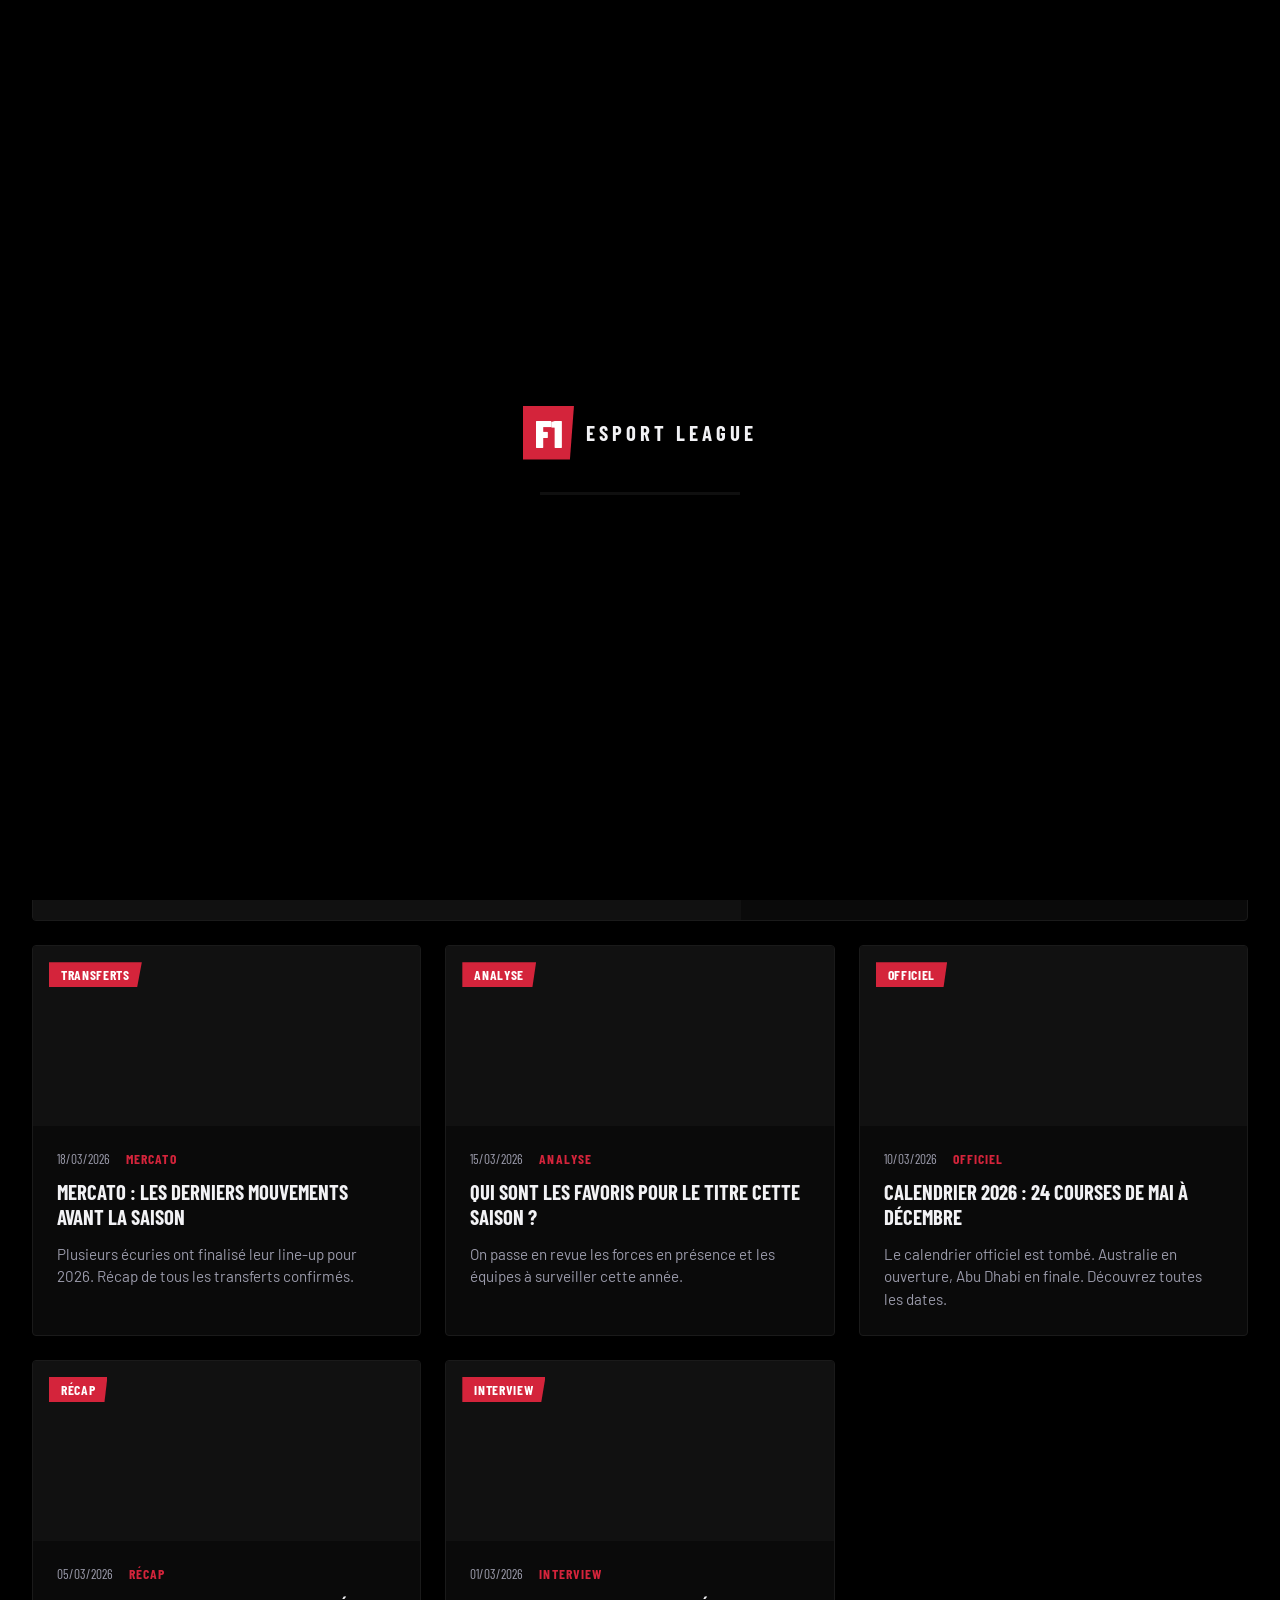
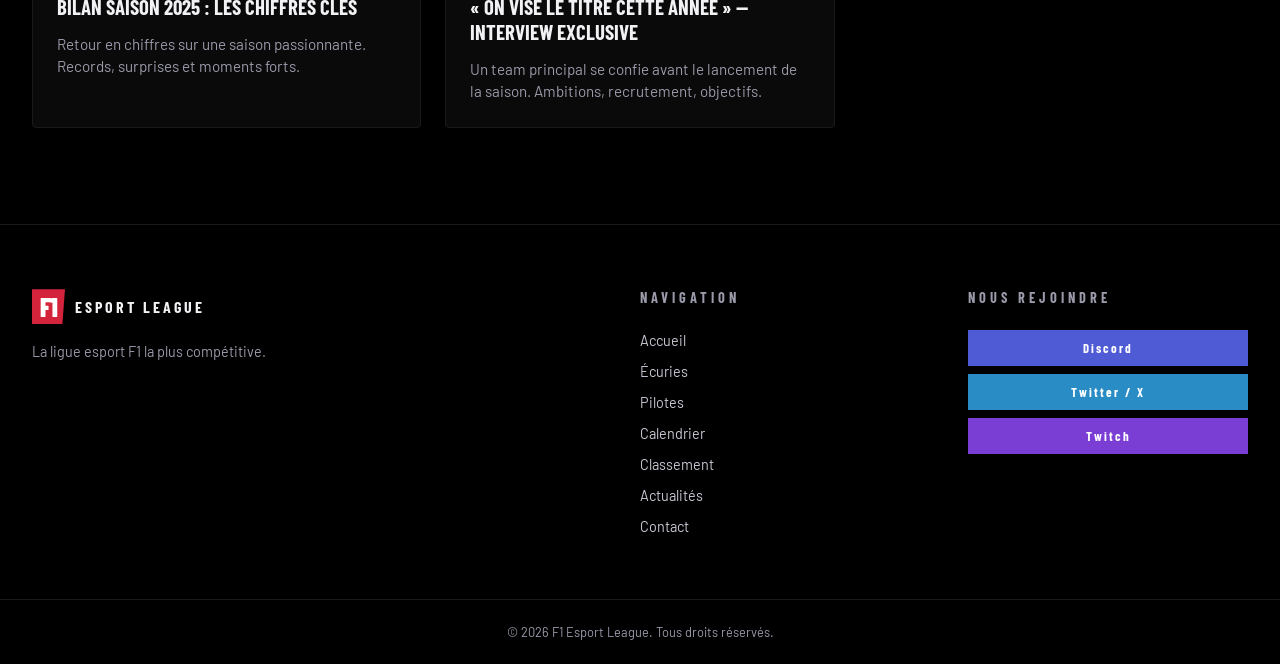
==== commit 16561da6: "update23" ====
--- a/actualites.html
+++ b/actualites.html
@@ -34,6 +34,7 @@
       <ul class="nav-links">
         <li><a href="index.html">Accueil</a></li>
         <li><a href="teams.html">Écuries</a></li>
+        <li><a href="pilotes.html">Pilotes</a></li>
         <li><a href="calendrier.html">Calendrier</a></li>
         <li><a href="classement.html">Classement</a></li>
         <li><a href="actualites.html" class="active">Actualités</a></li>
@@ -184,6 +185,7 @@
         <ul>
           <li><a href="index.html">Accueil</a></li>
           <li><a href="teams.html">Écuries</a></li>
+        <li><a href="pilotes.html">Pilotes</a></li>
           <li><a href="calendrier.html">Calendrier</a></li>
           <li><a href="classement.html">Classement</a></li>
           <li><a href="actualites.html">Actualités</a></li>
--- a/css/pages.css
+++ b/css/pages.css
@@ -182,6 +182,294 @@
   color: white;
   font-weight: 900;
   font-size: 0.85rem;
+}
+
+/* --- Bouton En savoir plus --- */
+.cal-more-btn {
+  display: inline-block;
+  margin-top: 1rem;
+  font-family: var(--font-main);
+  font-weight: 700;
+  font-size: 0.85rem;
+  letter-spacing: 2px;
+  color: white;
+  background: var(--accent-red);
+  padding: 10px 24px;
+  text-decoration: none;
+  text-transform: uppercase;
+  transition: background 0.2s, transform 0.2s;
+  clip-path: polygon(0 0, 100% 0, 96% 100%, 0 100%);
+}
+.cal-more-btn:hover {
+  background: #ff2a48;
+  transform: translateX(4px);
+}
+
+/* ===========================
+   RACE DETAIL PAGE
+   =========================== */
+
+.race-hero {
+  padding: 8rem 2rem 4rem;
+  text-align: center;
+  background: var(--bg-dark);
+  border-bottom: 1px solid var(--border);
+  position: relative;
+}
+.race-hero::after {
+  content: '';
+  position: absolute;
+  bottom: 0;
+  left: 50%;
+  transform: translateX(-50%);
+  width: 60px;
+  height: 3px;
+  background: var(--accent-red);
+}
+.race-hero-round {
+  font-family: var(--font-main);
+  font-weight: 700;
+  font-size: 0.85rem;
+  letter-spacing: 5px;
+  color: var(--accent-red);
+  text-transform: uppercase;
+}
+.race-hero-flag {
+  font-size: 4rem;
+  margin: 1rem 0;
+}
+.race-hero-country {
+  font-family: var(--font-main);
+  font-weight: 700;
+  font-size: 0.9rem;
+  letter-spacing: 6px;
+  color: var(--text-grey);
+}
+.race-hero-gp {
+  font-family: var(--font-main);
+  font-weight: 900;
+  font-size: clamp(2rem, 5vw, 3.5rem);
+  text-transform: uppercase;
+  line-height: 1.1;
+  margin: 0.5rem 0;
+}
+.race-hero-circuit {
+  font-size: 1rem;
+  color: var(--text-grey);
+  margin-bottom: 0.5rem;
+}
+.race-hero-dates {
+  font-family: var(--font-main);
+  font-weight: 700;
+  font-size: 1.1rem;
+  letter-spacing: 3px;
+  color: var(--text-light);
+}
+
+/* --- Circuit Section --- */
+.circuit-section {
+  background: var(--bg-dark);
+  padding: 5rem 2rem;
+}
+.circuit-section .section-container {
+  max-width: 1200px;
+  margin: 0 auto;
+}
+.circuit-layout {
+  display: grid;
+  grid-template-columns: 1.2fr 1fr;
+  gap: 4rem;
+  align-items: center;
+}
+.circuit-img {
+  background: var(--bg-card);
+  border: 1px solid var(--border);
+  border-radius: 4px;
+  padding: 2rem;
+  display: flex;
+  align-items: center;
+  justify-content: center;
+}
+.circuit-img img {
+  width: 100%;
+  height: auto;
+  filter: brightness(0) invert(1);
+  opacity: 0.8;
+}
+.circuit-stats-grid {
+  display: grid;
+  grid-template-columns: 1fr 1fr;
+  gap: 1px;
+  background: var(--border);
+}
+.circuit-stat-item {
+  background: var(--bg-card);
+  padding: 1.5rem;
+}
+.circuit-stat-label {
+  font-family: var(--font-main);
+  font-weight: 700;
+  font-size: 0.75rem;
+  letter-spacing: 3px;
+  color: var(--text-grey);
+  text-transform: uppercase;
+  margin-bottom: 0.5rem;
+}
+.circuit-stat-value {
+  font-family: var(--font-main);
+  font-weight: 900;
+  font-size: 1.3rem;
+  color: white;
+}
+.circuit-stat-item.wide {
+  grid-column: 1 / -1;
+}
+.circuit-stat-item.wide .circuit-stat-value {
+  font-size: 1.1rem;
+  color: var(--accent-red);
+}
+
+/* --- Results Section --- */
+.results-section {
+  background: var(--bg-card);
+  padding: 5rem 2rem;
+  border-top: 1px solid var(--border);
+}
+.results-section .section-container {
+  max-width: 1200px;
+  margin: 0 auto;
+}
+.results-table {
+  width: 100%;
+  border-collapse: collapse;
+}
+.results-table thead th {
+  font-family: var(--font-main);
+  font-weight: 700;
+  font-size: 0.8rem;
+  letter-spacing: 3px;
+  color: var(--text-grey);
+  text-transform: uppercase;
+  text-align: left;
+  padding: 1rem;
+  border-bottom: 2px solid var(--accent-red);
+}
+.results-table tbody tr {
+  border-bottom: 1px solid var(--border);
+  transition: background 0.2s;
+}
+.results-table tbody tr:hover {
+  background: var(--bg-card2);
+}
+.results-table td {
+  font-family: var(--font-main);
+  font-weight: 600;
+  font-size: 0.95rem;
+  padding: 1rem;
+  color: var(--text-light);
+}
+.results-table td:first-child {
+  font-weight: 900;
+  color: var(--accent-red);
+  width: 60px;
+}
+
+/* --- Watch Section --- */
+.watch-section {
+  background: var(--bg-dark);
+  padding: 5rem 2rem;
+  border-top: 1px solid var(--border);
+}
+.watch-section .section-container {
+  max-width: 1200px;
+  margin: 0 auto;
+}
+.watch-grid {
+  display: grid;
+  grid-template-columns: repeat(auto-fit, minmax(250px, 1fr));
+  gap: 1.5rem;
+  margin-top: 2rem;
+}
+.watch-card {
+  background: var(--bg-card);
+  border: 1px solid var(--border);
+  padding: 2rem;
+  text-align: center;
+  display: flex;
+  flex-direction: column;
+  align-items: center;
+  gap: 1rem;
+  transition: border-color 0.3s, transform 0.3s;
+  text-decoration: none;
+  color: var(--text-white);
+}
+.watch-card:hover {
+  border-color: var(--accent-red);
+  transform: translateY(-4px);
+}
+.watch-card-icon {
+  font-size: 2.5rem;
+}
+.watch-card-icon svg {
+  width: 40px;
+  height: 40px;
+  fill: var(--accent-red);
+}
+.watch-card-name {
+  font-family: var(--font-main);
+  font-weight: 700;
+  font-size: 1.2rem;
+  letter-spacing: 2px;
+  text-transform: uppercase;
+}
+.watch-card-desc {
+  font-size: 0.9rem;
+  color: var(--text-grey);
+}
+
+/* --- Highlights Section --- */
+.highlights-section {
+  background: var(--bg-card);
+  padding: 5rem 2rem;
+  border-top: 1px solid var(--border);
+}
+.highlights-section .section-container {
+  max-width: 1200px;
+  margin: 0 auto;
+}
+.highlights-placeholder {
+  background: var(--bg-dark);
+  border: 1px dashed var(--border);
+  padding: 4rem 2rem;
+  text-align: center;
+  color: var(--text-grey);
+}
+.highlights-placeholder-icon {
+  font-size: 3rem;
+  margin-bottom: 1rem;
+}
+.highlights-placeholder h3 {
+  font-family: var(--font-main);
+  font-weight: 700;
+  font-size: 1.3rem;
+  color: var(--text-white);
+  text-transform: uppercase;
+  margin-bottom: 0.5rem;
+}
+
+/* --- Race Detail Responsive --- */
+@media (max-width: 1024px) {
+  .circuit-layout {
+    grid-template-columns: 1fr;
+    gap: 2rem;
+  }
+}
+
+@media (max-width: 768px) {
+  .race-hero { padding: 7rem 1.5rem 3rem; }
+  .race-hero-gp { font-size: clamp(1.5rem, 6vw, 2.5rem); }
+  .circuit-stats-grid { grid-template-columns: 1fr; }
+  .results-table td, .results-table th { padding: 0.75rem 0.5rem; font-size: 0.85rem; }
 }
 
 /* ===== CLASSEMENT ===== */
@@ -592,3 +880,961 @@
 @media (max-width: 768px) {
   .news-page-grid { grid-template-columns: 1fr; }
 }
+
+/* ===========================
+   PILOTES PAGE
+   =========================== */
+
+/* --- Rivalries Section --- */
+.rivalries-section {
+  background: var(--bg-dark);
+  padding: 5rem 2rem;
+  border-bottom: 1px solid var(--border);
+}
+
+.rivalries-grid {
+  display: grid;
+  grid-template-columns: repeat(2, 1fr);
+  gap: 2rem;
+}
+
+.rivalry-card {
+  position: relative;
+  overflow: hidden;
+  border: 1px solid var(--border);
+  background: var(--bg-card);
+  padding: 2.5rem 2rem;
+  transition: transform 0.3s, border-color 0.3s;
+}
+
+.rivalry-card:hover {
+  transform: translateY(-4px);
+  border-color: rgba(255, 255, 255, 0.15);
+}
+
+.rivalry-bg {
+  position: absolute;
+  inset: 0;
+  background: linear-gradient(135deg, var(--color-left) 0%, transparent 50%, var(--color-right) 100%);
+  opacity: 0.06;
+  pointer-events: none;
+}
+
+.rivalry-tag {
+  position: absolute;
+  top: 1rem;
+  left: 50%;
+  transform: translateX(-50%);
+  font-family: var(--font-main);
+  font-weight: 900;
+  font-size: 0.7rem;
+  letter-spacing: 4px;
+  color: var(--accent-red);
+  text-transform: uppercase;
+  white-space: nowrap;
+}
+
+.rivalry-content {
+  display: flex;
+  align-items: center;
+  justify-content: center;
+  gap: 1.5rem;
+  position: relative;
+  z-index: 1;
+  margin-top: 1rem;
+}
+
+.rivalry-driver {
+  display: flex;
+  flex-direction: column;
+  align-items: center;
+  gap: 0.75rem;
+  text-decoration: none;
+  color: inherit;
+  flex: 1;
+  transition: transform 0.3s;
+}
+
+.rivalry-driver:hover {
+  transform: scale(1.05);
+}
+
+.rivalry-driver-photo {
+  width: 80px;
+  height: 80px;
+  border-radius: 50%;
+  overflow: hidden;
+  border: 3px solid var(--border);
+  background: var(--bg-card2);
+  display: flex;
+  align-items: center;
+  justify-content: center;
+}
+
+.rivalry-driver-left .rivalry-driver-photo {
+  border-color: var(--color-left);
+}
+
+.rivalry-driver-right .rivalry-driver-photo {
+  border-color: var(--color-right);
+}
+
+.rivalry-driver-photo img {
+  width: 100%;
+  height: 100%;
+  object-fit: cover;
+}
+
+.rivalry-placeholder {
+  font-family: var(--font-main);
+  font-weight: 900;
+  font-size: 2rem;
+  color: var(--text-grey);
+}
+
+.rivalry-driver-name {
+  font-family: var(--font-main);
+  font-weight: 900;
+  font-size: 1.1rem;
+  letter-spacing: 2px;
+  text-transform: uppercase;
+}
+
+.rivalry-driver-team {
+  font-family: var(--font-main);
+  font-weight: 700;
+  font-size: 0.75rem;
+  letter-spacing: 3px;
+  text-transform: uppercase;
+}
+
+.rivalry-vs {
+  flex-shrink: 0;
+}
+
+.rivalry-vs span {
+  font-family: var(--font-main);
+  font-weight: 900;
+  font-size: 2rem;
+  letter-spacing: 3px;
+  color: var(--accent-red);
+  text-shadow: 0 0 20px rgba(230, 30, 50, 0.6), 0 0 40px rgba(230, 30, 50, 0.3);
+  animation: vsGlow 2s ease-in-out infinite alternate;
+}
+
+@keyframes vsGlow {
+  0% { text-shadow: 0 0 20px rgba(230, 30, 50, 0.4), 0 0 40px rgba(230, 30, 50, 0.2); }
+  100% { text-shadow: 0 0 30px rgba(230, 30, 50, 0.8), 0 0 60px rgba(230, 30, 50, 0.4), 0 0 80px rgba(230, 30, 50, 0.2); }
+}
+
+/* --- Pilots Grid --- */
+.pilots-grid {
+  display: grid;
+  grid-template-columns: repeat(auto-fill, minmax(240px, 1fr));
+  gap: 1px;
+  background: var(--border);
+}
+
+.pilot-card {
+  background: var(--bg-card);
+  padding: 2rem 1.5rem;
+  display: flex;
+  flex-direction: column;
+  align-items: center;
+  gap: 1rem;
+  text-decoration: none;
+  color: inherit;
+  position: relative;
+  overflow: hidden;
+  transition: background 0.3s, transform 0.3s;
+  border-left: 3px solid var(--team-color);
+}
+
+.pilot-card:hover {
+  background: var(--bg-card2);
+  transform: translateY(-2px);
+  z-index: 1;
+}
+
+.pilot-card-tba {
+  opacity: 0.4;
+  cursor: default;
+  border-left-color: #8890A0;
+}
+
+.pilot-card-number {
+  position: absolute;
+  top: 0.75rem;
+  right: 1rem;
+  font-family: var(--font-main);
+  font-weight: 900;
+  font-size: 1.5rem;
+  color: var(--team-color);
+  opacity: 0.3;
+}
+
+.pilot-card-photo {
+  width: 90px;
+  height: 90px;
+  border-radius: 50%;
+  overflow: hidden;
+  background: var(--bg-card2);
+  display: flex;
+  align-items: center;
+  justify-content: center;
+  border: 2px solid var(--team-color);
+}
+
+.pilot-card-photo img {
+  width: 100%;
+  height: 100%;
+  object-fit: cover;
+}
+
+.pilot-card-placeholder {
+  font-family: var(--font-main);
+  font-weight: 900;
+  font-size: 2.5rem;
+  color: var(--text-grey);
+}
+
+.pilot-card-info {
+  text-align: center;
+}
+
+.pilot-card-name {
+  font-family: var(--font-main);
+  font-weight: 900;
+  font-size: 1.2rem;
+  letter-spacing: 2px;
+  text-transform: uppercase;
+  color: white;
+}
+
+.pilot-card-team {
+  font-family: var(--font-main);
+  font-weight: 700;
+  font-size: 0.75rem;
+  letter-spacing: 3px;
+  text-transform: uppercase;
+  margin-top: 0.25rem;
+}
+
+.pilot-card-stats {
+  display: flex;
+  gap: 2rem;
+  margin-top: 0.5rem;
+}
+
+.pilot-card-stat {
+  display: flex;
+  flex-direction: column;
+  align-items: center;
+  gap: 0.15rem;
+}
+
+.pcs-val {
+  font-family: var(--font-main);
+  font-weight: 900;
+  font-size: 1.3rem;
+  color: white;
+}
+
+.pcs-label {
+  font-family: var(--font-main);
+  font-weight: 700;
+  font-size: 0.65rem;
+  letter-spacing: 3px;
+  color: var(--text-grey);
+  text-transform: uppercase;
+}
+
+.pilot-card-arrow {
+  position: absolute;
+  bottom: 1rem;
+  right: 1rem;
+  font-size: 1.2rem;
+  color: var(--team-color);
+  opacity: 0;
+  transform: translateX(-8px);
+  transition: opacity 0.3s, transform 0.3s;
+}
+
+.pilot-card:hover .pilot-card-arrow {
+  opacity: 1;
+  transform: translateX(0);
+}
+
+/* --- CTA Section --- */
+.cta-section {
+  background: var(--bg-dark);
+  padding: 6rem 2rem;
+  border-top: 1px solid var(--border);
+}
+
+/* --- Pilotes Responsive --- */
+@media (max-width: 1024px) {
+  .rivalries-grid { grid-template-columns: 1fr; }
+}
+
+@media (max-width: 768px) {
+  .rivalries-section { padding: 3rem 1.5rem; }
+  .rivalry-content { gap: 1rem; }
+  .rivalry-driver-photo { width: 60px; height: 60px; }
+  .rivalry-driver-name { font-size: 0.9rem; }
+  .rivalry-vs span { font-size: 1.5rem; }
+  .pilots-grid { grid-template-columns: repeat(auto-fill, minmax(180px, 1fr)); }
+  .pilot-card { padding: 1.5rem 1rem; }
+  .pilot-card-photo { width: 70px; height: 70px; }
+}
+
+/* ===========================
+   PILOTE DETAIL PAGE
+   =========================== */
+
+.pilote-page {
+  background: var(--bg-dark);
+}
+
+/* --- Hero --- */
+.pilote-hero {
+  position: relative;
+  padding: 8rem 2rem 4rem;
+  overflow: hidden;
+  border-bottom: 1px solid var(--border);
+  min-height: 500px;
+  display: flex;
+  align-items: center;
+}
+
+.pilote-hero-accent {
+  position: absolute;
+  left: 0;
+  top: 0;
+  bottom: 0;
+  width: 5px;
+  background: var(--team-color);
+  z-index: 2;
+}
+
+.pilote-hero-bg-number {
+  position: absolute;
+  right: -2rem;
+  top: 50%;
+  transform: translateY(-50%);
+  font-family: 'Barlow Condensed', sans-serif;
+  font-weight: 900;
+  font-size: clamp(12rem, 25vw, 22rem);
+  color: white;
+  opacity: 0.03;
+  pointer-events: none;
+  line-height: 1;
+  z-index: 0;
+}
+
+.pilote-hero-container {
+  max-width: 1200px;
+  margin: 0 auto;
+  width: 100%;
+  display: grid;
+  grid-template-columns: 1fr 340px;
+  gap: 3rem;
+  align-items: center;
+  position: relative;
+  z-index: 1;
+}
+
+.pilote-hero-info {
+  display: flex;
+  flex-direction: column;
+  gap: 1rem;
+}
+
+.pilote-hero-team {
+  font-family: 'Barlow Condensed', sans-serif;
+  font-weight: 700;
+  font-size: 0.9rem;
+  letter-spacing: 5px;
+  text-transform: uppercase;
+}
+
+.pilote-hero-name {
+  font-family: 'Barlow Condensed', sans-serif;
+  font-weight: 900;
+  font-size: clamp(3rem, 8vw, 5.5rem);
+  line-height: 0.95;
+  text-transform: uppercase;
+  color: white;
+}
+
+.pilote-hero-meta {
+  display: flex;
+  align-items: center;
+  gap: 1.5rem;
+  margin-top: 0.5rem;
+}
+
+.pilote-hero-abbr {
+  font-family: 'Barlow Condensed', sans-serif;
+  font-weight: 900;
+  font-size: 1.2rem;
+  letter-spacing: 4px;
+  color: var(--text-grey);
+}
+
+.pilote-hero-num {
+  font-family: 'Barlow Condensed', sans-serif;
+  font-weight: 900;
+  font-size: 1.8rem;
+  color: var(--team-color);
+}
+
+.pilote-hero-tagline {
+  font-size: 1rem;
+  color: var(--text-grey);
+  font-style: italic;
+  margin-top: 0.5rem;
+}
+
+.pilote-hero-photo {
+  aspect-ratio: 3/4;
+  overflow: hidden;
+  border: 1px solid var(--border);
+  background: var(--bg-card);
+  display: flex;
+  align-items: center;
+  justify-content: center;
+}
+
+.pilote-hero-photo img {
+  width: 100%;
+  height: 100%;
+  object-fit: cover;
+}
+
+.pilote-hero-photo-placeholder {
+  font-family: 'Barlow Condensed', sans-serif;
+  font-weight: 900;
+  font-size: 4rem;
+  color: var(--text-grey);
+  opacity: 0.3;
+}
+
+/* --- Stats Dashboard --- */
+.pilote-stats-section {
+  padding: 5rem 2rem;
+  border-bottom: 1px solid var(--border);
+}
+
+.pilote-stats-section .section-container {
+  max-width: 1200px;
+  margin: 0 auto;
+}
+
+.pilote-stats-grid {
+  display: grid;
+  grid-template-columns: repeat(4, 1fr);
+  gap: 1px;
+  background: var(--border);
+  margin-top: 2rem;
+}
+
+.pilote-stat-card {
+  background: var(--bg-card);
+  padding: 2rem 1.5rem;
+  display: flex;
+  flex-direction: column;
+  gap: 0.5rem;
+  transition: background 0.3s;
+}
+
+.pilote-stat-card:hover {
+  background: var(--bg-card2);
+}
+
+.pilote-stat-value {
+  font-family: 'Barlow Condensed', sans-serif;
+  font-weight: 900;
+  font-size: 2.2rem;
+  color: white;
+  line-height: 1;
+}
+
+.pilote-stat-label {
+  font-family: 'Barlow Condensed', sans-serif;
+  font-weight: 700;
+  font-size: 0.75rem;
+  letter-spacing: 3px;
+  color: var(--text-grey);
+  text-transform: uppercase;
+}
+
+.pilote-stat-bar {
+  width: 100%;
+  height: 4px;
+  background: var(--border);
+  margin-top: 0.5rem;
+  overflow: hidden;
+}
+
+.pilote-stat-fill {
+  height: 100%;
+  width: 0;
+  transition: width 1.2s cubic-bezier(0.25, 0.46, 0.45, 0.94);
+  background: var(--team-color);
+}
+
+.pilote-stat-card.visible .pilote-stat-fill {
+  /* width set inline by JS */
+}
+
+/* --- Performance Section --- */
+.pilote-perf-section {
+  padding: 5rem 2rem;
+  background: var(--bg-card);
+  border-bottom: 1px solid var(--border);
+}
+
+.pilote-perf-section .section-container {
+  max-width: 1200px;
+  margin: 0 auto;
+}
+
+.pilote-perf-grid {
+  display: grid;
+  grid-template-columns: 1fr 1fr;
+  gap: 1px;
+  background: var(--border);
+  margin-top: 2rem;
+}
+
+.pilote-perf-card {
+  background: var(--bg-dark);
+  padding: 2.5rem 2rem;
+}
+
+.pilote-perf-label {
+  font-family: 'Barlow Condensed', sans-serif;
+  font-weight: 700;
+  font-size: 0.75rem;
+  letter-spacing: 3px;
+  color: var(--text-grey);
+  text-transform: uppercase;
+  margin-bottom: 0.75rem;
+}
+
+.pilote-perf-value {
+  font-family: 'Barlow Condensed', sans-serif;
+  font-weight: 900;
+  font-size: 1.8rem;
+  color: white;
+}
+
+.pilote-perf-year {
+  font-family: 'Barlow Condensed', sans-serif;
+  font-weight: 700;
+  font-size: 0.85rem;
+  color: var(--team-color);
+  letter-spacing: 2px;
+  margin-top: 0.25rem;
+}
+
+.pilote-perf-slash {
+  display: flex;
+  align-items: center;
+  gap: 1rem;
+}
+
+.pilote-perf-slash-item {
+  text-align: center;
+}
+
+.pilote-perf-slash-val {
+  font-family: 'Barlow Condensed', sans-serif;
+  font-weight: 900;
+  font-size: 3rem;
+  color: white;
+  line-height: 1;
+}
+
+.pilote-perf-slash-lbl {
+  font-family: 'Barlow Condensed', sans-serif;
+  font-weight: 700;
+  font-size: 0.7rem;
+  letter-spacing: 3px;
+  color: var(--text-grey);
+  text-transform: uppercase;
+  margin-top: 0.5rem;
+}
+
+.pilote-perf-slash-sep {
+  font-family: 'Barlow Condensed', sans-serif;
+  font-weight: 900;
+  font-size: 4rem;
+  color: var(--team-color);
+  opacity: 0.5;
+  line-height: 1;
+}
+
+/* --- Teammate VS Section --- */
+.pilote-teammate {
+  padding: 5rem 2rem;
+  border-bottom: 1px solid var(--border);
+}
+
+.pilote-teammate .section-container {
+  max-width: 1200px;
+  margin: 0 auto;
+}
+
+.pilote-vs-card {
+  display: grid;
+  grid-template-columns: 1fr auto 1fr;
+  gap: 2rem;
+  align-items: center;
+  background: var(--bg-card);
+  border: 1px solid var(--border);
+  padding: 3rem 2rem;
+  margin-top: 2rem;
+  position: relative;
+  overflow: hidden;
+}
+
+.pilote-vs-card::before {
+  content: '';
+  position: absolute;
+  inset: 0;
+  background: linear-gradient(135deg, var(--team-color) 0%, transparent 40%, transparent 60%, var(--team-color) 100%);
+  opacity: 0.04;
+  pointer-events: none;
+}
+
+.pilote-vs-driver {
+  display: flex;
+  flex-direction: column;
+  align-items: center;
+  gap: 1rem;
+  text-decoration: none;
+  color: inherit;
+  position: relative;
+  z-index: 1;
+}
+
+.pilote-vs-photo {
+  width: 100px;
+  height: 100px;
+  border-radius: 50%;
+  overflow: hidden;
+  border: 3px solid var(--team-color);
+  background: var(--bg-card2);
+  display: flex;
+  align-items: center;
+  justify-content: center;
+}
+
+.pilote-vs-photo img {
+  width: 100%;
+  height: 100%;
+  object-fit: cover;
+}
+
+.pilote-vs-name {
+  font-family: 'Barlow Condensed', sans-serif;
+  font-weight: 900;
+  font-size: 1.3rem;
+  letter-spacing: 2px;
+  text-transform: uppercase;
+  color: white;
+}
+
+.pilote-vs-center {
+  display: flex;
+  flex-direction: column;
+  align-items: center;
+  gap: 0.5rem;
+  position: relative;
+  z-index: 1;
+}
+
+.pilote-vs-label {
+  font-family: 'Barlow Condensed', sans-serif;
+  font-weight: 900;
+  font-size: 2.5rem;
+  color: var(--accent-red);
+  text-shadow: 0 0 20px rgba(212, 36, 59, 0.5), 0 0 40px rgba(212, 36, 59, 0.25);
+}
+
+.pilote-vs-bars {
+  display: flex;
+  flex-direction: column;
+  gap: 1rem;
+  width: 100%;
+  margin-top: 1.5rem;
+}
+
+.pilote-vs-bar-row {
+  display: flex;
+  align-items: center;
+  gap: 0.5rem;
+}
+
+.pilote-vs-bar-label {
+  font-family: 'Barlow Condensed', sans-serif;
+  font-weight: 700;
+  font-size: 0.7rem;
+  letter-spacing: 2px;
+  color: var(--text-grey);
+  text-transform: uppercase;
+  width: 100%;
+  text-align: center;
+  margin-bottom: 0.25rem;
+}
+
+.pilote-vs-bar-track {
+  flex: 1;
+  height: 6px;
+  background: var(--border);
+  position: relative;
+  overflow: hidden;
+}
+
+.pilote-vs-bar-fill-left {
+  position: absolute;
+  right: 0;
+  top: 0;
+  height: 100%;
+  background: var(--team-color);
+  transition: width 1s ease;
+}
+
+.pilote-vs-bar-fill-right {
+  position: absolute;
+  left: 0;
+  top: 0;
+  height: 100%;
+  background: var(--team-color);
+  opacity: 0.5;
+  transition: width 1s ease;
+}
+
+.pilote-vs-bar-val {
+  font-family: 'Barlow Condensed', sans-serif;
+  font-weight: 900;
+  font-size: 1rem;
+  color: white;
+  min-width: 40px;
+  text-align: center;
+}
+
+.pilote-vs-tba {
+  text-align: center;
+  padding: 3rem;
+  background: var(--bg-card);
+  border: 1px dashed var(--border);
+  margin-top: 2rem;
+}
+
+.pilote-vs-tba-text {
+  font-family: 'Barlow Condensed', sans-serif;
+  font-weight: 700;
+  font-size: 1.2rem;
+  letter-spacing: 3px;
+  color: var(--text-grey);
+  text-transform: uppercase;
+}
+
+/* --- Rivalries Section (detail page) --- */
+.pilote-rivalries {
+  padding: 5rem 2rem;
+  background: var(--bg-card);
+  border-bottom: 1px solid var(--border);
+}
+
+.pilote-rivalries .section-container {
+  max-width: 1200px;
+  margin: 0 auto;
+}
+
+.pilote-rivals-subtitle {
+  font-size: 0.95rem;
+  color: var(--text-grey);
+  margin-top: 0.5rem;
+}
+
+.pilote-rivals-grid {
+  display: grid;
+  grid-template-columns: repeat(auto-fill, minmax(200px, 1fr));
+  gap: 1px;
+  background: var(--border);
+  margin-top: 2rem;
+}
+
+.pilote-rival-card {
+  background: var(--bg-dark);
+  padding: 1.5rem;
+  display: flex;
+  flex-direction: column;
+  align-items: center;
+  gap: 0.75rem;
+  text-decoration: none;
+  color: inherit;
+  transition: background 0.3s, transform 0.3s;
+}
+
+.pilote-rival-card:hover {
+  background: var(--bg-card2);
+  transform: translateY(-2px);
+  z-index: 1;
+  position: relative;
+}
+
+.pilote-rival-photo {
+  width: 60px;
+  height: 60px;
+  border-radius: 50%;
+  overflow: hidden;
+  background: var(--bg-card2);
+  border: 2px solid var(--border);
+  display: flex;
+  align-items: center;
+  justify-content: center;
+}
+
+.pilote-rival-photo img {
+  width: 100%;
+  height: 100%;
+  object-fit: cover;
+}
+
+.pilote-rival-name {
+  font-family: 'Barlow Condensed', sans-serif;
+  font-weight: 900;
+  font-size: 1rem;
+  letter-spacing: 2px;
+  text-transform: uppercase;
+  color: white;
+}
+
+.pilote-rival-team {
+  font-family: 'Barlow Condensed', sans-serif;
+  font-weight: 700;
+  font-size: 0.7rem;
+  letter-spacing: 3px;
+  text-transform: uppercase;
+}
+
+.pilote-rival-pts {
+  font-family: 'Barlow Condensed', sans-serif;
+  font-weight: 900;
+  font-size: 1.2rem;
+  color: white;
+}
+
+.pilote-rival-pts span {
+  font-size: 0.7rem;
+  color: var(--text-grey);
+  letter-spacing: 2px;
+}
+
+/* --- Highlights Placeholder --- */
+.pilote-highlights {
+  padding: 5rem 2rem;
+  border-bottom: 1px solid var(--border);
+}
+
+.pilote-highlights .section-container {
+  max-width: 1200px;
+  margin: 0 auto;
+}
+
+.pilote-highlights-placeholder {
+  background: var(--bg-card);
+  border: 1px dashed var(--border);
+  padding: 4rem 2rem;
+  text-align: center;
+  margin-top: 2rem;
+}
+
+.pilote-highlights-placeholder-icon {
+  font-size: 3rem;
+  margin-bottom: 1rem;
+}
+
+.pilote-highlights-placeholder h3 {
+  font-family: 'Barlow Condensed', sans-serif;
+  font-weight: 700;
+  font-size: 1.2rem;
+  color: var(--text-white);
+  text-transform: uppercase;
+  margin-bottom: 0.5rem;
+}
+
+.pilote-highlights-placeholder p {
+  color: var(--text-grey);
+  font-size: 0.95rem;
+}
+
+/* --- CTA Buttons --- */
+.pilote-cta {
+  padding: 4rem 2rem;
+  text-align: center;
+}
+
+.pilote-cta .section-container {
+  max-width: 1200px;
+  margin: 0 auto;
+  display: flex;
+  justify-content: center;
+  gap: 1rem;
+  flex-wrap: wrap;
+}
+
+/* --- Pilote Detail Responsive --- */
+@media (max-width: 1024px) {
+  .pilote-hero-container {
+    grid-template-columns: 1fr;
+    text-align: center;
+  }
+  .pilote-hero-photo {
+    max-width: 280px;
+    margin: 0 auto;
+  }
+  .pilote-hero-meta {
+    justify-content: center;
+  }
+  .pilote-stats-grid {
+    grid-template-columns: repeat(2, 1fr);
+  }
+  .pilote-vs-card {
+    grid-template-columns: 1fr;
+    gap: 1.5rem;
+  }
+  .pilote-vs-center {
+    order: -1;
+  }
+}
+
+@media (max-width: 768px) {
+  .pilote-hero {
+    padding: 7rem 1.5rem 3rem;
+    min-height: auto;
+  }
+  .pilote-hero-name {
+    font-size: clamp(2.5rem, 10vw, 4rem);
+  }
+  .pilote-perf-grid {
+    grid-template-columns: 1fr;
+  }
+  .pilote-rivals-grid {
+    grid-template-columns: repeat(2, 1fr);
+  }
+}
+
+@media (max-width: 480px) {
+  .pilote-stats-grid {
+    grid-template-columns: 1fr;
+  }
+  .pilote-rivals-grid {
+    grid-template-columns: 1fr;
+  }
+}
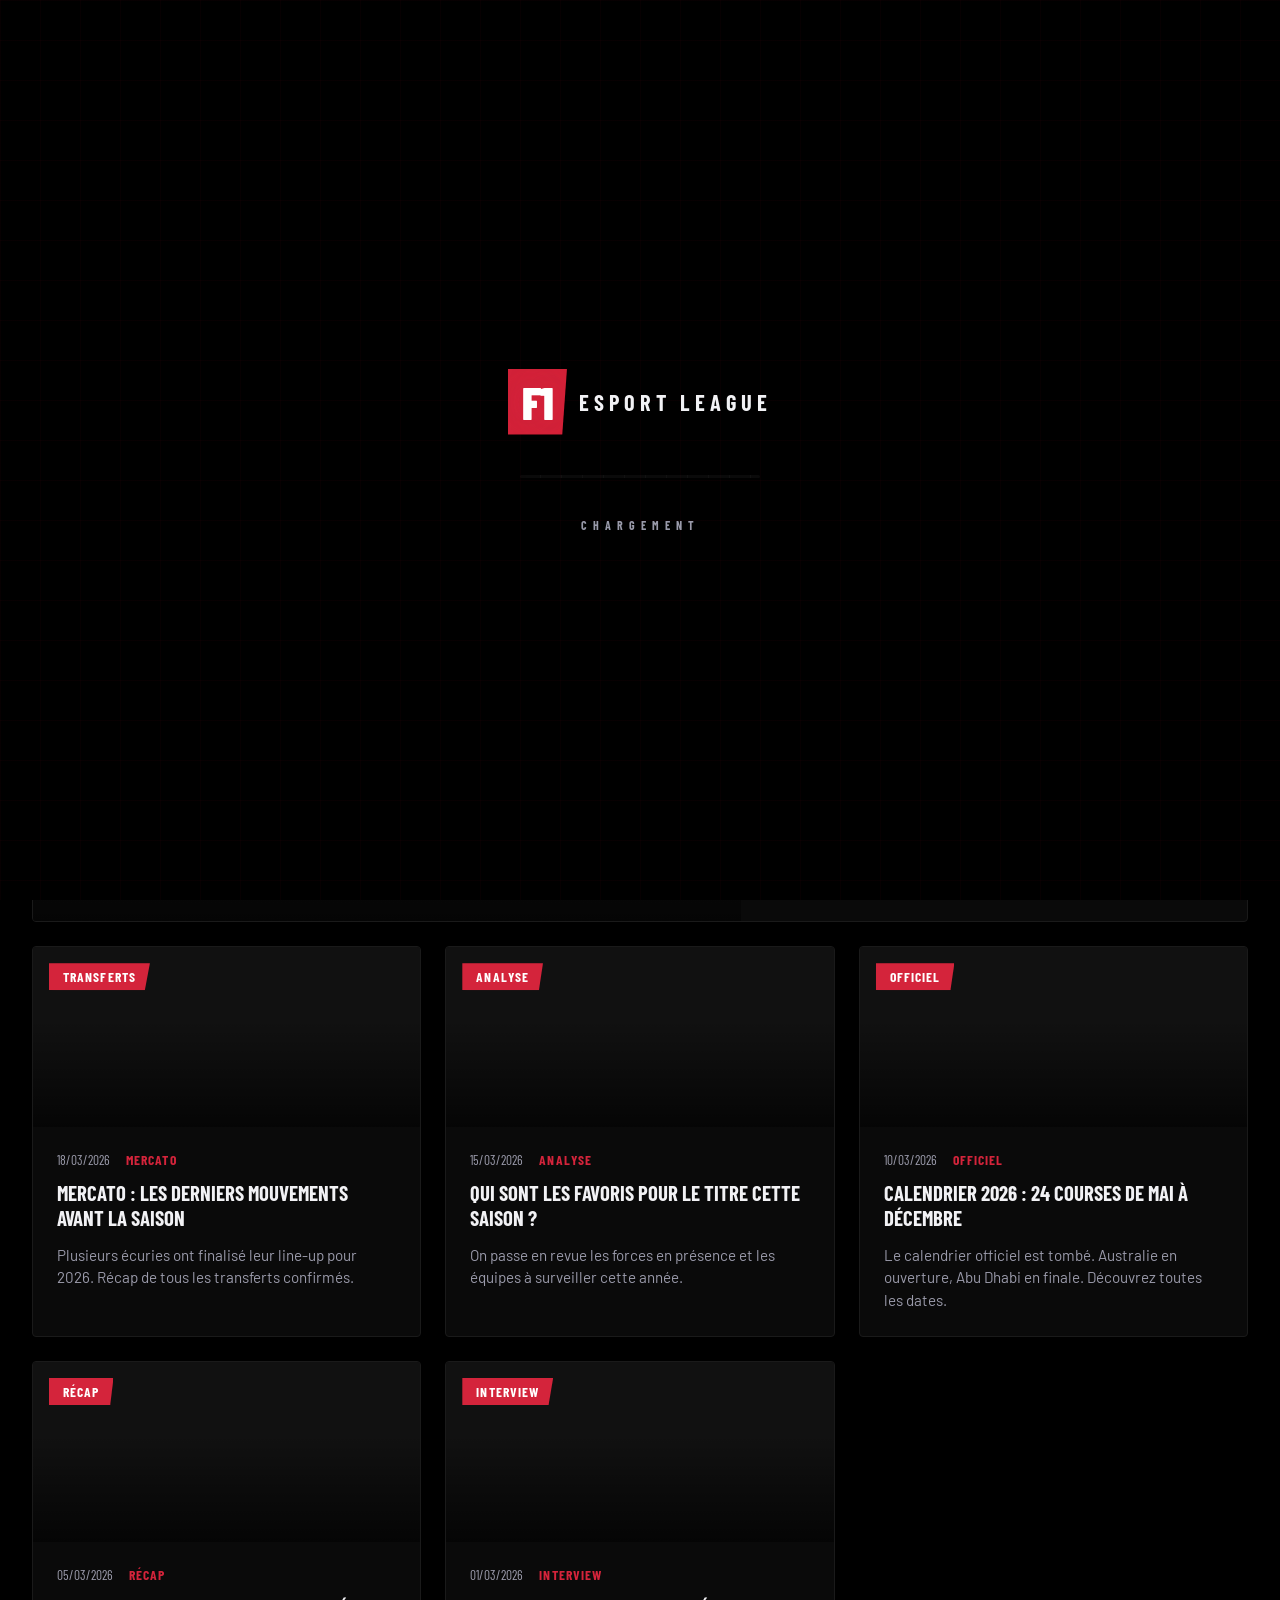
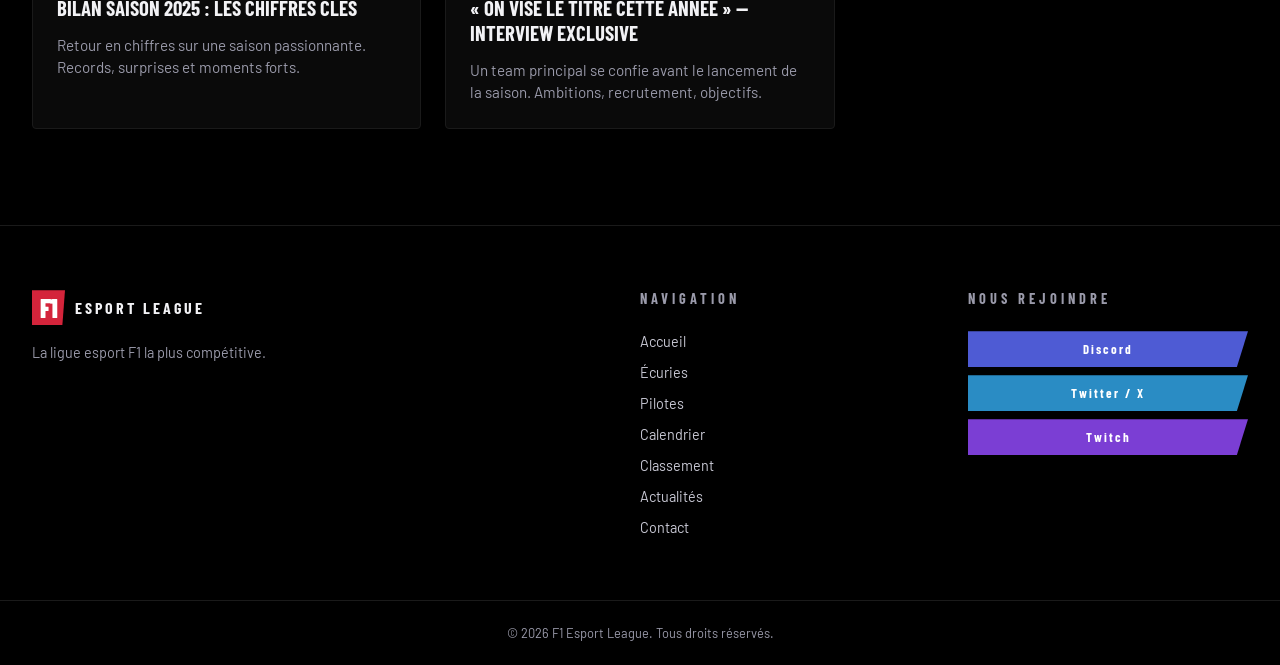
==== commit 96e447c8: "premier commit" ====
--- a/actualites.html
+++ b/actualites.html
@@ -20,6 +20,7 @@
       <span class="logo-esport">ESPORT LEAGUE</span>
     </div>
     <div class="loader-track"><div class="loader-car"></div></div>
+    <span class="loader-subtitle">CHARGEMENT</span>
   </div>
 
   <!-- SCROLL PROGRESS -->
--- a/css/style.css
+++ b/css/style.css
@@ -52,8 +52,22 @@
   flex-direction: column;
   align-items: center;
   justify-content: center;
-  gap: 2rem;
-  transition: opacity 0.5s ease, visibility 0.5s ease;
+  gap: 2.5rem;
+  transition: opacity 0.6s ease, visibility 0.6s ease;
+}
+.page-loader::before {
+  content: '';
+  position: absolute;
+  inset: 0;
+  background-image:
+    linear-gradient(rgba(232,0,45,0.03) 1px, transparent 1px),
+    linear-gradient(90deg, rgba(232,0,45,0.03) 1px, transparent 1px);
+  background-size: 40px 40px;
+  animation: loaderGridPulse 2s ease-in-out infinite;
+}
+@keyframes loaderGridPulse {
+  0%, 100% { opacity: 0.3; }
+  50% { opacity: 1; }
 }
 .page-loader.loaded {
   opacity: 0;
@@ -65,29 +79,56 @@
   align-items: center;
   gap: 12px;
   animation: loaderPulse 1.2s ease-in-out infinite;
+  position: relative;
+  z-index: 1;
 }
 .loader-logo .logo-f1 {
-  font-size: 2.4rem;
-  padding: 4px 12px;
+  font-size: 2.8rem;
+  padding: 6px 14px;
+  text-shadow: 0 0 30px rgba(212,36,59,0.6), 0 0 60px rgba(212,36,59,0.3);
 }
 .loader-logo .logo-esport {
-  font-size: 1.3rem;
-  letter-spacing: 4px;
+  font-size: 1.4rem;
+  letter-spacing: 5px;
 }
 .loader-track {
-  width: 200px;
+  width: 240px;
   height: 3px;
-  background: rgba(255,255,255,0.06);
+  background: rgba(255,255,255,0.04);
   position: relative;
   overflow: hidden;
+  z-index: 1;
+  border-radius: 2px;
+}
+.loader-track::before {
+  content: '';
+  position: absolute;
+  inset: 0;
+  background: repeating-linear-gradient(
+    90deg,
+    transparent, transparent 20px,
+    rgba(255,255,255,0.03) 20px, rgba(255,255,255,0.03) 21px
+  );
 }
 .loader-car {
   position: absolute;
   top: 0; left: -40%;
   width: 40%;
   height: 100%;
-  background: linear-gradient(90deg, transparent, var(--accent-red), transparent);
-  animation: loaderSlide 1s ease-in-out infinite;
+  background: linear-gradient(90deg, transparent, var(--accent-red), rgba(212,36,59,0.5), transparent);
+  filter: drop-shadow(0 0 8px var(--accent-red));
+  animation: loaderSlide 1.2s ease-in-out infinite;
+}
+.loader-subtitle {
+  font-family: var(--font-main);
+  font-size: 0.75rem;
+  font-weight: 700;
+  letter-spacing: 6px;
+  color: var(--text-grey);
+  text-transform: uppercase;
+  z-index: 1;
+  animation: loaderPulse 1.2s ease-in-out infinite;
+  animation-delay: 0.3s;
 }
 @keyframes loaderSlide {
   0% { left: -40%; }
@@ -95,7 +136,7 @@
 }
 @keyframes loaderPulse {
   0%, 100% { opacity: 1; }
-  50% { opacity: 0.6; }
+  50% { opacity: 0.4; }
 }
 
 /* ===========================
@@ -273,27 +314,39 @@
   letter-spacing: 2px;
   text-transform: uppercase;
   padding: 14px 32px;
-  transition: all 0.2s;
+  transition: all 0.3s cubic-bezier(0.34, 1.56, 0.64, 1);
   cursor: pointer;
   clip-path: polygon(0 0, 100% 0, 96% 100%, 0 100%);
+  position: relative;
 }
 .btn-primary {
-  background: var(--accent-red);
+  background: linear-gradient(135deg, var(--accent-red), #e81c45);
   color: white;
+  box-shadow: 0 4px 15px rgba(212,36,59,0.3);
 }
 .btn-primary:hover {
-  background: #c0001f;
-  transform: translateY(-2px);
+  background: linear-gradient(135deg, #c0001f, var(--accent-red));
+  transform: translateY(-3px);
+  box-shadow: 0 8px 30px rgba(212,36,59,0.45);
+}
+.btn-primary:active {
+  transform: translateY(-1px);
+  box-shadow: 0 4px 12px rgba(212,36,59,0.3);
 }
 .btn-outline {
   background: transparent;
   color: var(--text-white);
-  border: 1px solid var(--text-white);
+  border: 1px solid rgba(255,255,255,0.3);
   clip-path: polygon(4% 0, 100% 0, 100% 100%, 0 100%);
 }
 .btn-outline:hover {
   background: rgba(255,255,255,0.08);
-  transform: translateY(-2px);
+  border-color: rgba(255,255,255,0.6);
+  transform: translateY(-3px);
+  box-shadow: 0 4px 20px rgba(255,255,255,0.05);
+}
+.btn-outline:active {
+  transform: translateY(-1px);
 }
 
 /* ===========================
@@ -310,7 +363,13 @@
 .hero-bg {
   position: absolute;
   inset: 0;
-  background: linear-gradient(135deg, #000 0%, #050508 50%, #020002 100%);
+  background:
+    repeating-linear-gradient(
+      -45deg,
+      transparent, transparent 2px,
+      rgba(255,255,255,0.008) 2px, rgba(255,255,255,0.008) 4px
+    ),
+    linear-gradient(135deg, #000 0%, #050508 50%, #020002 100%);
 }
 .hero-grid {
   position: absolute; inset: 0;
@@ -327,18 +386,19 @@
 .hero-lines .line {
   position: absolute;
   height: 1px;
-  background: linear-gradient(90deg, transparent, var(--accent-red), transparent);
-  animation: lineScan 4s ease-in-out infinite;
+  background: linear-gradient(90deg, transparent, var(--accent-red), var(--accent-red), transparent);
+  filter: drop-shadow(0 0 6px rgba(212,36,59,0.5));
+  animation: lineScan 3.5s ease-in-out infinite;
 }
 .hero-lines .l1 { width: 60%; top: 30%; animation-delay: 0s; }
-.hero-lines .l2 { width: 40%; top: 60%; animation-delay: 1.5s; }
-.hero-lines .l3 { width: 70%; top: 80%; animation-delay: 3s; }
+.hero-lines .l2 { width: 40%; top: 60%; animation-delay: 1.2s; }
+.hero-lines .l3 { width: 70%; top: 80%; animation-delay: 2.4s; }
 
 @keyframes lineScan {
   0% { transform: translateX(-100%); opacity: 0; }
-  20% { opacity: 1; }
-  80% { opacity: 1; }
-  100% { transform: translateX(200%); opacity: 0; }
+  15% { opacity: 1; }
+  85% { opacity: 1; }
+  100% { transform: translateX(250%); opacity: 0; }
 }
 
 .hero-content {
@@ -383,10 +443,12 @@
   font-size: clamp(5rem, 14vw, 12rem);
   color: var(--text-white);
   letter-spacing: -4px;
+  text-shadow: 0 0 40px rgba(255,255,255,0.05);
 }
 .title-league {
   font-size: clamp(3rem, 8vw, 7rem);
   color: var(--accent-red);
+  text-shadow: 0 0 40px rgba(212,36,59,0.3);
   letter-spacing: 12px;
 }
 .hero-desc {
@@ -475,8 +537,19 @@
 .section-header {
   text-align: center;
   margin-bottom: 4rem;
+  position: relative;
+}
+.section-header::after {
+  content: '';
+  display: block;
+  width: 40px;
+  height: 3px;
+  background: var(--accent-red);
+  margin: 1.5rem auto 0;
+  box-shadow: 0 0 10px rgba(212,36,59,0.3);
 }
 .section-header.left { text-align: left; }
+.section-header.left::after { margin-left: 0; }
 .section-tag {
   font-family: var(--font-main);
   font-size: 0.9rem;
@@ -484,6 +557,7 @@
   letter-spacing: 5px;
   color: var(--accent-red);
   margin-bottom: 1rem;
+  text-shadow: 0 0 20px rgba(212,36,59,0.3);
 }
 .section-title {
   font-family: var(--font-main);
@@ -518,11 +592,13 @@
   padding: 2.5rem 2rem;
   overflow: hidden;
   cursor: pointer;
-  transition: background 0.3s, box-shadow 0.3s;
+  transition: all 0.4s cubic-bezier(0.25, 0.46, 0.45, 0.94);
 }
 .team-card:hover {
   background: var(--bg-card2);
-  box-shadow: 0 4px 20px rgba(0,0,0,0.3), 0 0 15px var(--team-color);
+  transform: translateY(-4px) scale(1.01);
+  box-shadow: 0 8px 40px rgba(0,0,0,0.5), 0 0 30px var(--team-color);
+  border-color: var(--team-color);
 }
 .team-card-bg {
   position: absolute;
@@ -576,11 +652,17 @@
   align-items: center;
   gap: 1.5rem;
   padding: 1.5rem 2rem;
-  transition: background 0.2s;
-}
-.race-item:hover { background: var(--bg-card2); }
+  transition: all 0.3s ease;
+  border-left: 3px solid transparent;
+}
+.race-item:hover {
+  background: var(--bg-card2);
+  transform: translateX(6px);
+  border-left-color: var(--accent-red);
+}
 .race-item.upcoming {
   border-left: 3px solid var(--accent-red);
+  background: linear-gradient(90deg, rgba(212,36,59,0.04), var(--bg-dark));
 }
 .race-round {
   font-family: var(--font-main);
@@ -650,15 +732,23 @@
   align-items: center;
   gap: 1.5rem;
   padding: 1.2rem 1.5rem;
+  transition: background 0.3s, transform 0.2s;
+}
+.standing-item:hover {
+  background: var(--bg-card2);
+  transform: translateX(4px);
 }
 .standing-pos {
   font-family: var(--font-main);
   font-weight: 900;
   font-size: 1.5rem;
 }
-.p1 .standing-pos { color: var(--accent-gold); }
+.p1 .standing-pos { color: var(--accent-gold); text-shadow: 0 0 12px rgba(240,200,80,0.3); }
+.p1 { background: linear-gradient(90deg, rgba(240,200,80,0.06), var(--bg-card)) !important; }
 .p2 .standing-pos { color: #C0C0C0; }
+.p2 { background: linear-gradient(90deg, rgba(192,192,192,0.04), var(--bg-card)) !important; }
 .p3 .standing-pos { color: #CD7F32; }
+.p3 { background: linear-gradient(90deg, rgba(205,127,50,0.04), var(--bg-card)) !important; }
 
 .standing-driver { flex: 1; }
 .driver-abbr {
@@ -697,8 +787,15 @@
 .page-hero {
   position: relative;
   padding: 150px 2rem 80px;
-  background: var(--bg-dark);
+  background:
+    repeating-linear-gradient(
+      -45deg,
+      transparent, transparent 2px,
+      rgba(255,255,255,0.006) 2px, rgba(255,255,255,0.006) 4px
+    ),
+    var(--bg-dark);
   overflow: hidden;
+  border-bottom: 1px solid var(--border);
 }
 .page-hero-content {
   max-width: 1400px;
@@ -718,6 +815,7 @@
   line-height: 0.9;
   letter-spacing: -3px;
   margin: 1rem 0;
+  text-shadow: 0 0 40px rgba(212,36,59,0.15);
 }
 .page-hero p {
   color: var(--text-grey);
@@ -730,8 +828,9 @@
 .page-hero-lines .line {
   position: absolute;
   height: 1px;
-  background: linear-gradient(90deg, transparent, rgba(232,0,45,0.3), transparent);
-  animation: lineScan 5s ease-in-out infinite;
+  background: linear-gradient(90deg, transparent, rgba(232,0,45,0.4), rgba(232,0,45,0.4), transparent);
+  filter: drop-shadow(0 0 4px rgba(212,36,59,0.3));
+  animation: lineScan 4s ease-in-out infinite;
 }
 .page-hero-lines .l1 { width: 80%; top: 40%; animation-delay: 0s; }
 .page-hero-lines .l2 { width: 50%; top: 70%; animation-delay: 2s; }
@@ -877,12 +976,13 @@
   margin: 0 auto;
   padding: 3rem 2rem;
   display: flex;
-  align-items: center;
-  justify-content: space-between;
+  flex-direction: column;
+  align-items: center;
+  justify-content: center;
   gap: 2rem;
-  flex-wrap: wrap;
-}
-.countdown-info { display: flex; align-items: center; gap: 1.5rem; flex-wrap: wrap; }
+  text-align: center;
+}
+.countdown-info { display: flex; flex-direction: column; align-items: center; gap: 0.75rem; }
 .countdown-tag {
   font-family: var(--font-main);
   font-size: 0.8rem;
@@ -903,8 +1003,8 @@
   font-size: 0.85rem;
   color: var(--text-grey);
   width: 100%;
-  margin-top: -0.5rem;
-  padding-left: 4.5rem;
+  margin-top: -0.25rem;
+  text-align: center;
 }
 .countdown-timer {
   display: flex;
@@ -916,6 +1016,10 @@
   flex-direction: column;
   align-items: center;
   gap: 4px;
+  background: rgba(255,255,255,0.02);
+  border: 1px solid var(--border);
+  padding: 0.8rem 1rem;
+  min-width: 80px;
 }
 .cd-num {
   font-family: var(--font-main);
@@ -923,12 +1027,13 @@
   font-size: 3rem;
   line-height: 1;
   color: white;
-  min-width: 60px;
+  min-width: 50px;
   text-align: center;
+  text-shadow: 0 0 15px rgba(212,36,59,0.2);
 }
 .cd-label {
   font-family: var(--font-main);
-  font-size: 0.9rem;
+  font-size: 0.75rem;
   font-weight: 700;
   letter-spacing: 3px;
   color: var(--text-grey);
@@ -937,8 +1042,10 @@
   font-family: var(--font-main);
   font-weight: 300;
   font-size: 2.5rem;
-  color: rgba(255,255,255,0.15);
+  color: var(--accent-red);
+  opacity: 0.4;
   margin-top: -1.2rem;
+  text-shadow: 0 0 10px rgba(212,36,59,0.3);
 }
 
 @media (max-width: 768px) {
@@ -952,7 +1059,13 @@
    CTA SECTION
    =========================== */
 .cta-section {
-  background: linear-gradient(135deg, #000 0%, #0a0004 50%, #000 100%);
+  background:
+    repeating-linear-gradient(
+      -45deg,
+      transparent, transparent 2px,
+      rgba(212,36,59,0.01) 2px, rgba(212,36,59,0.01) 4px
+    ),
+    linear-gradient(135deg, #000 0%, #0a0004 50%, #000 100%);
   position: relative;
   overflow: hidden;
 }
@@ -1003,9 +1116,26 @@
 .footer-links a {
   font-size: 0.9rem;
   color: var(--text-light);
-  transition: color 0.2s;
-}
-.footer-links a:hover { color: var(--accent-red); }
+  transition: all 0.3s ease;
+  display: inline-block;
+  position: relative;
+}
+.footer-links a::after {
+  content: '→';
+  position: absolute;
+  right: -18px;
+  opacity: 0;
+  transition: all 0.3s ease;
+  color: var(--accent-red);
+}
+.footer-links a:hover {
+  color: var(--accent-red);
+  transform: translateX(6px);
+}
+.footer-links a:hover::after {
+  opacity: 1;
+  right: -22px;
+}
 .social-links { display: flex; flex-direction: column; gap: 0.5rem; }
 .social-btn {
   display: inline-block;
@@ -1015,12 +1145,13 @@
   letter-spacing: 2px;
   padding: 10px 20px;
   text-align: center;
-  transition: all 0.2s;
+  transition: all 0.3s cubic-bezier(0.34, 1.56, 0.64, 1);
+  clip-path: polygon(0 0, 100% 0, 96% 100%, 0 100%);
 }
 .social-btn.discord { background: #4E5BD4; color: white; }
 .social-btn.twitter { background: #2A8CC4; color: white; }
 .social-btn.twitch { background: #7B3ED4; color: white; }
-.social-btn:hover { opacity: 0.9; transform: translateX(6px) scale(1.02); }
+.social-btn:hover { transform: translateX(6px) scale(1.03); box-shadow: 0 4px 15px rgba(0,0,0,0.4); }
 .footer-bottom {
   border-top: 1px solid var(--border);
   padding: 1.5rem 2rem;
@@ -1369,6 +1500,13 @@
   background-color: var(--bg-card2);
   position: relative;
 }
+.news-img::before {
+  content: '';
+  position: absolute;
+  inset: 0;
+  background: linear-gradient(180deg, transparent 40%, rgba(0,0,0,0.7));
+  z-index: 1;
+}
 
 .news-badge {
   position: absolute;
@@ -1379,9 +1517,12 @@
   font-family: 'Barlow Condensed', sans-serif;
   font-weight: 700;
   font-size: 0.85rem;
-  padding: 4px 12px;
-  letter-spacing: 0.05em;
+  padding: 5px 14px;
+  letter-spacing: 0.08em;
   clip-path: polygon(0 0, 100% 0, 95% 100%, 0 100%);
+  z-index: 2;
+  box-shadow: 2px 2px 10px rgba(212,36,59,0.3);
+  text-transform: uppercase;
 }
 
 .news-body {
--- a/css/pages.css
+++ b/css/pages.css
@@ -119,9 +119,10 @@
   font-size: 1.4rem;
   font-weight: 900;
   color: var(--accent-red);
-  transition: transform 0.3s;
+  transition: transform 0.4s cubic-bezier(0.34, 1.56, 0.64, 1);
   align-self: flex-end;
   margin-top: auto;
+  text-shadow: 0 0 10px rgba(212,36,59,0.3);
 }
 .cal-card.open .cal-expand-icon {
   transform: rotate(45deg);
@@ -131,12 +132,17 @@
   width: 100%;
   max-height: 0;
   overflow: hidden;
-  transition: max-height 0.4s ease, margin-top 0.4s ease;
+  transition: max-height 0.5s cubic-bezier(0.25, 0.46, 0.45, 0.94), margin-top 0.4s ease, opacity 0.4s ease;
   margin-top: 0;
+  opacity: 0;
 }
 .cal-card.open .cal-programme {
-  max-height: 500px;
+  max-height: 600px;
   margin-top: 1rem;
+  opacity: 1;
+}
+.cal-card.open {
+  background: linear-gradient(135deg, var(--bg-card2), rgba(212,36,59,0.04));
 }
 
 .cal-prog-section {
@@ -293,8 +299,11 @@
 .circuit-img img {
   width: 100%;
   height: auto;
-  filter: brightness(0) invert(1);
-  opacity: 0.8;
+  opacity: 0.9;
+  transition: opacity 0.3s;
+}
+.circuit-img:hover img {
+  opacity: 1;
 }
 .circuit-stats-grid {
   display: grid;
@@ -887,144 +896,296 @@
 
 /* --- Rivalries Section --- */
 .rivalries-section {
-  background: var(--bg-dark);
-  padding: 5rem 2rem;
+  background: #000;
+  padding: 5rem 2rem 4rem;
   border-bottom: 1px solid var(--border);
-}
-
-.rivalries-grid {
+  position: relative;
+  overflow: hidden;
+}
+.rivalries-section::before {
+  content: '';
+  position: absolute;
+  inset: 0;
+  background:
+    radial-gradient(ellipse 80% 50% at 50% 40%, rgba(212, 36, 59, 0.08) 0%, transparent 70%);
+  pointer-events: none;
+}
+
+.rivalries-main-title {
+  font-family: var(--font-main);
+  font-weight: 900;
+  font-size: clamp(1.8rem, 4vw, 3rem);
+  text-align: center;
+  text-transform: uppercase;
+  letter-spacing: 3px;
+  color: #fff;
+  margin: 0.5rem 0 3rem;
+  line-height: 1.15;
+}
+.rivalries-fire {
+  color: var(--accent-red);
+  text-shadow: 0 0 30px rgba(212, 36, 59, 0.6), 0 0 60px rgba(212, 36, 59, 0.3);
+  animation: firePulse 2.5s ease-in-out infinite alternate;
+}
+@keyframes firePulse {
+  0%   { text-shadow: 0 0 20px rgba(212,36,59,.4), 0 0 40px rgba(212,36,59,.2); }
+  100% { text-shadow: 0 0 40px rgba(212,36,59,.8), 0 0 80px rgba(212,36,59,.4), 0 4px 60px rgba(255,80,40,.3); }
+}
+
+/* ---- FEATURED DUEL (full width) ---- */
+.riv-featured {
+  position: relative;
+  border: 1px solid rgba(255,255,255,.08);
+  background: #060606;
+  margin-bottom: 1.5rem;
+  overflow: hidden;
+  clip-path: polygon(0 0, 100% 0, 100% calc(100% - 20px), calc(100% - 20px) 100%, 0 100%);
+}
+.riv-featured-bg {
+  position: absolute;
+  inset: 0;
+  background:
+    linear-gradient(135deg, var(--cl) 0%, transparent 40%),
+    linear-gradient(-135deg, var(--cr) 0%, transparent 40%);
+  opacity: 0.1;
+  pointer-events: none;
+  transition: opacity .4s;
+}
+.riv-featured:hover .riv-featured-bg { opacity: 0.18; }
+
+.riv-featured-label {
+  text-align: center;
+  font-family: var(--font-main);
+  font-weight: 900;
+  font-size: 0.7rem;
+  letter-spacing: 6px;
+  color: var(--accent-red);
+  padding: 1.5rem 0 0;
+  position: relative;
+  z-index: 2;
+}
+
+.riv-featured-inner {
+  display: flex;
+  align-items: center;
+  justify-content: center;
+  padding: 2.5rem 3rem 3rem;
+  position: relative;
+  z-index: 2;
+}
+
+/* --- FIGHTER (featured) --- */
+.riv-fighter {
+  display: flex;
+  align-items: center;
+  gap: 1.5rem;
+  text-decoration: none;
+  color: #fff;
+  flex: 1;
+  transition: transform .3s cubic-bezier(.4,0,.2,1);
+  position: relative;
+}
+.riv-fighter:hover { transform: scale(1.03); }
+
+.riv-fighter-left  { justify-content: flex-end; }
+.riv-fighter-right { justify-content: flex-start; flex-direction: row-reverse; }
+
+.riv-fighter-num {
+  position: absolute;
+  font-family: var(--font-main);
+  font-weight: 900;
+  font-size: 7rem;
+  color: rgba(255,255,255,.06);
+  letter-spacing: -3px;
+  line-height: 1;
+  pointer-events: none;
+  z-index: 0;
+}
+.riv-fighter-left .riv-fighter-num  { right: -10px; top: -20px; }
+.riv-fighter-right .riv-fighter-num { left: -10px; top: -20px; }
+
+.riv-fighter-img {
+  width: 140px;
+  height: 140px;
+  border-radius: 50%;
+  overflow: hidden;
+  border: 3px solid rgba(255,255,255,.1);
+  background: #111;
+  flex-shrink: 0;
+  position: relative;
+}
+.riv-fighter-left .riv-fighter-img  { border-color: var(--cl); box-shadow: 0 0 30px color-mix(in srgb, var(--cl) 50%, transparent), 0 0 60px color-mix(in srgb, var(--cl) 20%, transparent); }
+.riv-fighter-right .riv-fighter-img { border-color: var(--cr); box-shadow: 0 0 30px color-mix(in srgb, var(--cr) 50%, transparent), 0 0 60px color-mix(in srgb, var(--cr) 20%, transparent); }
+
+.riv-fighter-img img {
+  width: 100%; height: 100%;
+  object-fit: cover;
+  object-position: top center;
+}
+
+.riv-fighter-info { text-align: center; }
+.riv-fighter-left .riv-fighter-info  { text-align: right; }
+.riv-fighter-right .riv-fighter-info { text-align: left; }
+
+.riv-fighter-name {
+  font-family: var(--font-main);
+  font-weight: 900;
+  font-size: 2.2rem;
+  letter-spacing: 4px;
+  text-transform: uppercase;
+  line-height: 1.1;
+}
+.riv-fighter-team {
+  font-family: var(--font-main);
+  font-weight: 700;
+  font-size: 0.7rem;
+  letter-spacing: 4px;
+  text-transform: uppercase;
+  margin-top: 0.3rem;
+}
+
+/* --- VS CENTER (featured) --- */
+.riv-vs-center {
+  flex-shrink: 0;
+  padding: 0 1.5rem;
+  position: relative;
+  z-index: 3;
+}
+.riv-vs-circle {
+  width: 90px;
+  height: 90px;
+  border-radius: 50%;
+  border: 3px solid var(--accent-red);
+  display: flex;
+  align-items: center;
+  justify-content: center;
+  background: radial-gradient(circle, rgba(212,36,59,.25) 0%, #060606 70%);
+  box-shadow:
+    0 0 40px rgba(212,36,59,.5),
+    0 0 80px rgba(212,36,59,.2),
+    inset 0 0 25px rgba(212,36,59,.15);
+  animation: vsRingPulse 2s ease-in-out infinite alternate;
+}
+.riv-vs-circle span {
+  font-family: var(--font-main);
+  font-weight: 900;
+  font-size: 2rem;
+  letter-spacing: 5px;
+  color: #fff;
+  text-shadow: 0 0 25px rgba(212,36,59,.9), 0 0 50px rgba(212,36,59,.4);
+}
+@keyframes vsRingPulse {
+  0%   { box-shadow: 0 0 20px rgba(212,36,59,.3), 0 0 40px rgba(212,36,59,.1), inset 0 0 15px rgba(212,36,59,.05); }
+  100% { box-shadow: 0 0 40px rgba(212,36,59,.6), 0 0 80px rgba(212,36,59,.25), inset 0 0 25px rgba(212,36,59,.15); }
+}
+
+/* ---- DUO GRID (smaller duels) ---- */
+.riv-duo-grid {
   display: grid;
   grid-template-columns: repeat(2, 1fr);
-  gap: 2rem;
-}
-
-.rivalry-card {
+  gap: 1.5rem;
+}
+
+.riv-duel {
   position: relative;
   overflow: hidden;
-  border: 1px solid var(--border);
-  background: var(--bg-card);
-  padding: 2.5rem 2rem;
-  transition: transform 0.3s, border-color 0.3s;
-}
-
-.rivalry-card:hover {
-  transform: translateY(-4px);
-  border-color: rgba(255, 255, 255, 0.15);
-}
-
-.rivalry-bg {
+  border: 1px solid rgba(255,255,255,.06);
+  background: #060606;
+  padding: 2rem 1.5rem 1.8rem;
+  clip-path: polygon(0 0, calc(100% - 14px) 0, 100% 14px, 100% 100%, 0 100%);
+  transition: border-color .3s, transform .3s;
+}
+.riv-duel:hover {
+  border-color: rgba(255,255,255,.12);
+  transform: translateY(-3px);
+}
+.riv-duel-bg {
   position: absolute;
   inset: 0;
-  background: linear-gradient(135deg, var(--color-left) 0%, transparent 50%, var(--color-right) 100%);
+  background: linear-gradient(135deg, var(--cl) 0%, transparent 50%, var(--cr) 100%);
   opacity: 0.06;
   pointer-events: none;
-}
-
-.rivalry-tag {
-  position: absolute;
-  top: 1rem;
-  left: 50%;
-  transform: translateX(-50%);
-  font-family: var(--font-main);
-  font-weight: 900;
-  font-size: 0.7rem;
-  letter-spacing: 4px;
+  transition: opacity .3s;
+}
+.riv-duel:hover .riv-duel-bg { opacity: 0.12; }
+
+.riv-duel-label {
+  text-align: center;
+  font-family: var(--font-main);
+  font-weight: 900;
+  font-size: 0.65rem;
+  letter-spacing: 5px;
   color: var(--accent-red);
-  text-transform: uppercase;
-  white-space: nowrap;
-}
-
-.rivalry-content {
+  margin-bottom: 1.5rem;
+  position: relative;
+  z-index: 2;
+}
+
+.riv-duel-inner {
   display: flex;
   align-items: center;
   justify-content: center;
-  gap: 1.5rem;
+  gap: 1rem;
   position: relative;
-  z-index: 1;
-  margin-top: 1rem;
-}
-
-.rivalry-driver {
+  z-index: 2;
+}
+
+/* --- MINI FIGHTER (duel cards) --- */
+.riv-mini {
   display: flex;
   flex-direction: column;
   align-items: center;
-  gap: 0.75rem;
+  gap: 0.6rem;
   text-decoration: none;
-  color: inherit;
+  color: #fff;
   flex: 1;
-  transition: transform 0.3s;
-}
-
-.rivalry-driver:hover {
-  transform: scale(1.05);
-}
-
-.rivalry-driver-photo {
-  width: 80px;
-  height: 80px;
+  transition: transform .3s;
+}
+.riv-mini:hover { transform: scale(1.06); }
+
+.riv-mini-img {
+  width: 100px;
+  height: 100px;
   border-radius: 50%;
   overflow: hidden;
-  border: 3px solid var(--border);
-  background: var(--bg-card2);
-  display: flex;
-  align-items: center;
-  justify-content: center;
-}
-
-.rivalry-driver-left .rivalry-driver-photo {
-  border-color: var(--color-left);
-}
-
-.rivalry-driver-right .rivalry-driver-photo {
-  border-color: var(--color-right);
-}
-
-.rivalry-driver-photo img {
-  width: 100%;
-  height: 100%;
+  background: #111;
+  flex-shrink: 0;
+  border: 2px solid rgba(255,255,255,.08);
+}
+.riv-mini-left .riv-mini-img  { border-color: var(--cl); box-shadow: 0 0 20px color-mix(in srgb, var(--cl) 35%, transparent), 0 0 40px color-mix(in srgb, var(--cl) 15%, transparent); }
+.riv-mini-right .riv-mini-img { border-color: var(--cr); box-shadow: 0 0 20px color-mix(in srgb, var(--cr) 35%, transparent), 0 0 40px color-mix(in srgb, var(--cr) 15%, transparent); }
+
+.riv-mini-img img {
+  width: 100%; height: 100%;
   object-fit: cover;
-}
-
-.rivalry-placeholder {
-  font-family: var(--font-main);
-  font-weight: 900;
-  font-size: 2rem;
-  color: var(--text-grey);
-}
-
-.rivalry-driver-name {
+  object-position: top center;
+}
+
+.riv-mini-name {
   font-family: var(--font-main);
   font-weight: 900;
   font-size: 1.1rem;
   letter-spacing: 2px;
   text-transform: uppercase;
 }
-
-.rivalry-driver-team {
-  font-family: var(--font-main);
-  font-weight: 700;
-  font-size: 0.75rem;
+.riv-mini-team {
+  font-family: var(--font-main);
+  font-weight: 700;
+  font-size: 0.65rem;
   letter-spacing: 3px;
   text-transform: uppercase;
 }
 
-.rivalry-vs {
-  flex-shrink: 0;
-}
-
-.rivalry-vs span {
-  font-family: var(--font-main);
-  font-weight: 900;
-  font-size: 2rem;
+/* --- VS (duel cards) --- */
+.riv-duel-vs {
+  font-family: var(--font-main);
+  font-weight: 900;
+  font-size: 1.6rem;
   letter-spacing: 3px;
   color: var(--accent-red);
-  text-shadow: 0 0 20px rgba(230, 30, 50, 0.6), 0 0 40px rgba(230, 30, 50, 0.3);
-  animation: vsGlow 2s ease-in-out infinite alternate;
-}
-
-@keyframes vsGlow {
-  0% { text-shadow: 0 0 20px rgba(230, 30, 50, 0.4), 0 0 40px rgba(230, 30, 50, 0.2); }
-  100% { text-shadow: 0 0 30px rgba(230, 30, 50, 0.8), 0 0 60px rgba(230, 30, 50, 0.4), 0 0 80px rgba(230, 30, 50, 0.2); }
+  text-shadow: 0 0 20px rgba(212,36,59,.5), 0 0 40px rgba(212,36,59,.2);
+  flex-shrink: 0;
+  animation: firePulse 2.5s ease-in-out infinite alternate;
 }
 
 /* --- Pilots Grid --- */
@@ -1174,15 +1335,26 @@
 
 /* --- Pilotes Responsive --- */
 @media (max-width: 1024px) {
-  .rivalries-grid { grid-template-columns: 1fr; }
+  .riv-duo-grid { grid-template-columns: 1fr; }
+  .riv-fighter-img { width: 100px; height: 100px; }
+  .riv-fighter-name { font-size: 1.4rem; }
+  .riv-vs-circle { width: 65px; height: 65px; }
+  .riv-vs-circle span { font-size: 1.4rem; }
 }
 
 @media (max-width: 768px) {
   .rivalries-section { padding: 3rem 1.5rem; }
-  .rivalry-content { gap: 1rem; }
-  .rivalry-driver-photo { width: 60px; height: 60px; }
-  .rivalry-driver-name { font-size: 0.9rem; }
-  .rivalry-vs span { font-size: 1.5rem; }
+  .riv-featured-inner { flex-direction: column; padding: 1.5rem 1rem; }
+  .riv-fighter { justify-content: center !important; flex-direction: column !important; }
+  .riv-fighter-info { text-align: center !important; }
+  .riv-fighter-img { width: 90px; height: 90px; }
+  .riv-fighter-name { font-size: 1.2rem; }
+  .riv-vs-center { padding: 0.5rem 0; }
+  .riv-vs-circle { width: 55px; height: 55px; }
+  .riv-vs-circle span { font-size: 1.2rem; }
+  .riv-duel-inner { gap: 0.5rem; }
+  .riv-mini-img { width: 70px; height: 70px; }
+  .riv-mini-name { font-size: 0.9rem; }
   .pilots-grid { grid-template-columns: repeat(auto-fill, minmax(180px, 1fr)); }
   .pilot-card { padding: 1.5rem 1rem; }
   .pilot-card-photo { width: 70px; height: 70px; }
@@ -1192,649 +1364,757 @@
    PILOTE DETAIL PAGE
    =========================== */
 
-.pilote-page {
-  background: var(--bg-dark);
-}
-
-/* --- Hero --- */
-.pilote-hero {
+/* =============================================
+   PILOTE DETAIL PAGE — HYPE EDITION
+   ============================================= */
+
+.pd-page { background: var(--bg-dark); }
+
+/* ─── SECTION HEADERS ─── */
+.pd-section-head { margin-bottom: 2.5rem; }
+.pd-section-tag {
+  font-family: 'Barlow Condensed', sans-serif;
+  font-weight: 700;
+  font-size: 0.85rem;
+  letter-spacing: 4px;
+  text-transform: uppercase;
+}
+.pd-section-title {
+  font-family: 'Barlow Condensed', sans-serif;
+  font-weight: 900;
+  font-size: clamp(2rem, 5vw, 3rem);
+  color: white;
+  text-transform: uppercase;
+  line-height: 1;
+  margin-top: 0.5rem;
+}
+
+/* ─── HERO ─── */
+.pd-hero {
   position: relative;
+  min-height: 85vh;
+  display: flex;
+  align-items: center;
+  overflow: hidden;
+  background: var(--tc-bg);
   padding: 8rem 2rem 4rem;
-  overflow: hidden;
-  border-bottom: 1px solid var(--border);
-  min-height: 500px;
-  display: flex;
-  align-items: center;
-}
-
-.pilote-hero-accent {
+}
+.pd-hero-scanlines {
+  position: absolute; inset: 0; z-index: 1; pointer-events: none;
+  background: repeating-linear-gradient(0deg, transparent, transparent 2px, rgba(255,255,255,0.01) 2px, rgba(255,255,255,0.01) 4px);
+}
+.pd-hero-gradient {
+  position: absolute; inset: 0; z-index: 1; pointer-events: none;
+  background: linear-gradient(135deg, var(--tc) 0%, transparent 30%),
+              linear-gradient(-45deg, var(--tc-bg) 0%, transparent 50%);
+  opacity: 0.15;
+}
+.pd-hero-number {
   position: absolute;
-  left: 0;
-  top: 0;
-  bottom: 0;
-  width: 5px;
-  background: var(--team-color);
-  z-index: 2;
-}
-
-.pilote-hero-bg-number {
+  right: -3vw; top: 50%; transform: translateY(-50%);
+  font-family: 'Barlow Condensed', sans-serif;
+  font-weight: 900;
+  font-size: clamp(15rem, 30vw, 30rem);
+  color: var(--tc);
+  opacity: 0.04;
+  line-height: 1;
+  pointer-events: none;
+  z-index: 0;
+  transition: opacity 1s ease;
+}
+.pd-hero-loaded .pd-hero-number { opacity: 0.06; }
+
+.pd-hero-team-watermark {
   position: absolute;
-  right: -2rem;
-  top: 50%;
-  transform: translateY(-50%);
-  font-family: 'Barlow Condensed', sans-serif;
-  font-weight: 900;
-  font-size: clamp(12rem, 25vw, 22rem);
+  left: -2vw; bottom: -1rem;
+  font-family: 'Barlow Condensed', sans-serif;
+  font-weight: 900;
+  font-size: clamp(5rem, 12vw, 10rem);
   color: white;
-  opacity: 0.03;
+  opacity: 0.02;
+  letter-spacing: 0.5em;
   pointer-events: none;
-  line-height: 1;
   z-index: 0;
-}
-
-.pilote-hero-container {
+  text-transform: uppercase;
+}
+
+.pd-hero-content {
   max-width: 1200px;
   margin: 0 auto;
   width: 100%;
   display: grid;
-  grid-template-columns: 1fr 340px;
-  gap: 3rem;
+  grid-template-columns: 1fr 380px;
+  gap: 4rem;
   align-items: center;
   position: relative;
-  z-index: 1;
-}
-
-.pilote-hero-info {
-  display: flex;
-  flex-direction: column;
-  gap: 1rem;
-}
-
-.pilote-hero-team {
-  font-family: 'Barlow Condensed', sans-serif;
-  font-weight: 700;
-  font-size: 0.9rem;
-  letter-spacing: 5px;
-  text-transform: uppercase;
-}
-
-.pilote-hero-name {
-  font-family: 'Barlow Condensed', sans-serif;
-  font-weight: 900;
-  font-size: clamp(3rem, 8vw, 5.5rem);
-  line-height: 0.95;
+  z-index: 2;
+}
+
+/* Hero Left */
+.pd-hero-left {
+  display: flex; flex-direction: column; gap: 1.5rem;
+  opacity: 0; transform: translateX(-40px);
+  transition: all 0.8s cubic-bezier(0.16, 1, 0.3, 1);
+}
+.pd-hero-loaded .pd-hero-left { opacity: 1; transform: translateX(0); }
+
+.pd-hero-badge {
+  display: flex; align-items: center; gap: 0.75rem;
+  font-family: 'Barlow Condensed', sans-serif;
+  font-weight: 700; font-size: 0.9rem;
+  letter-spacing: 5px; text-transform: uppercase;
+}
+.pd-hero-team-logo {
+  height: 28px; width: auto; object-fit: contain;
+  filter: drop-shadow(0 0 6px var(--tc));
+}
+
+.pd-hero-name {
+  font-family: 'Barlow Condensed', sans-serif;
+  font-weight: 900;
+  font-size: clamp(3.5rem, 9vw, 7rem);
+  line-height: 0.9;
   text-transform: uppercase;
   color: white;
-}
-
-.pilote-hero-meta {
-  display: flex;
-  align-items: center;
-  gap: 1.5rem;
-  margin-top: 0.5rem;
-}
-
-.pilote-hero-abbr {
-  font-family: 'Barlow Condensed', sans-serif;
-  font-weight: 900;
-  font-size: 1.2rem;
-  letter-spacing: 4px;
-  color: var(--text-grey);
-}
-
-.pilote-hero-num {
-  font-family: 'Barlow Condensed', sans-serif;
-  font-weight: 900;
-  font-size: 1.8rem;
-  color: var(--team-color);
-}
-
-.pilote-hero-tagline {
-  font-size: 1rem;
-  color: var(--text-grey);
-  font-style: italic;
-  margin-top: 0.5rem;
-}
-
-.pilote-hero-photo {
-  aspect-ratio: 3/4;
-  overflow: hidden;
-  border: 1px solid var(--border);
-  background: var(--bg-card);
-  display: flex;
-  align-items: center;
-  justify-content: center;
-}
-
-.pilote-hero-photo img {
-  width: 100%;
-  height: 100%;
-  object-fit: cover;
-}
-
-.pilote-hero-photo-placeholder {
-  font-family: 'Barlow Condensed', sans-serif;
-  font-weight: 900;
-  font-size: 4rem;
-  color: var(--text-grey);
-  opacity: 0.3;
-}
-
-/* --- Stats Dashboard --- */
-.pilote-stats-section {
+  position: relative;
+  text-shadow: 0 0 40px rgba(255,255,255,0.08);
+}
+.pd-hero-name::after {
+  content: attr(data-text);
+  position: absolute; left: 3px; top: 3px;
+  color: var(--tc); opacity: 0.15;
+  z-index: -1;
+}
+
+.pd-hero-meta {
+  display: flex; align-items: center; gap: 1rem;
+}
+.pd-hero-num-box {
+  display: flex; align-items: baseline;
+  font-family: 'Barlow Condensed', sans-serif; font-weight: 900;
+}
+.pd-hero-num-hash {
+  font-size: 1.5rem; color: var(--tc); opacity: 0.6;
+}
+.pd-hero-num-val {
+  font-size: 3rem; color: var(--tc);
+  text-shadow: 0 0 20px var(--tc);
+}
+.pd-hero-sep {
+  width: 1px; height: 30px; background: var(--border);
+}
+.pd-hero-abbr-box {
+  font-family: 'Barlow Condensed', sans-serif;
+  font-weight: 900; font-size: 1.4rem;
+  letter-spacing: 6px; color: var(--text-grey);
+}
+.pd-hero-season {
+  font-family: 'Barlow Condensed', sans-serif;
+  font-weight: 700; font-size: 0.8rem;
+  letter-spacing: 4px; color: var(--text-grey);
+}
+
+.pd-hero-tagline {
+  display: flex; align-items: center; gap: 1rem;
+  font-family: 'Barlow Condensed', sans-serif;
+  font-weight: 700; font-size: 0.9rem;
+  letter-spacing: 4px; color: var(--text-grey);
+  text-transform: uppercase; font-style: italic;
+}
+.pd-hero-tag-line {
+  width: 40px; height: 2px; background: var(--tc);
+}
+
+.pd-hero-quick-stats {
+  display: flex; gap: 2rem; margin-top: 0.5rem;
+}
+.pd-hero-qs {
+  display: flex; flex-direction: column; gap: 0.2rem;
+}
+.pd-hero-qs-val {
+  font-family: 'Barlow Condensed', sans-serif;
+  font-weight: 900; font-size: 2rem; color: white; line-height: 1;
+}
+.pd-hero-qs-lbl {
+  font-family: 'Barlow Condensed', sans-serif;
+  font-weight: 700; font-size: 0.65rem;
+  letter-spacing: 3px; color: var(--text-grey);
+}
+
+/* Hero Right — Photo */
+.pd-hero-right {
+  display: flex; justify-content: center;
+  opacity: 0; transform: translateY(30px) scale(0.95);
+  transition: all 0.8s cubic-bezier(0.16, 1, 0.3, 1) 0.2s;
+}
+.pd-hero-loaded .pd-hero-right { opacity: 1; transform: translateY(0) scale(1); }
+
+.pd-hero-photo-frame {
+  position: relative; width: 100%; aspect-ratio: 3/4;
+  overflow: hidden; background: var(--bg-card);
+  border: 1px solid rgba(255,255,255,0.08);
+}
+.pd-hero-photo-glow {
+  position: absolute; inset: -50%; z-index: 0;
+  background: radial-gradient(circle at center, var(--tc), transparent 60%);
+  opacity: 0.08; animation: pd-glow-pulse 4s ease-in-out infinite;
+}
+@keyframes pd-glow-pulse {
+  0%, 100% { opacity: 0.06; transform: scale(1); }
+  50% { opacity: 0.12; transform: scale(1.1); }
+}
+.pd-hero-img {
+  position: relative; z-index: 1;
+  width: 100%; height: 100%; object-fit: cover;
+}
+.pd-hero-img-fallback {
+  position: relative; z-index: 1;
+  width: 100%; height: 100%;
+  display: flex; align-items: center; justify-content: center;
+  font-family: 'Barlow Condensed', sans-serif;
+  font-weight: 900; font-size: 4rem;
+  color: var(--text-grey); opacity: 0.3;
+  background: linear-gradient(135deg, var(--bg-card), var(--bg-dark));
+}
+
+/* Photo corners */
+.pd-hero-photo-corner {
+  position: absolute; width: 20px; height: 20px;
+  border-color: var(--tc); z-index: 3;
+}
+.pd-hero-photo-corner.tl { top: 8px; left: 8px; border-top: 2px solid; border-left: 2px solid; }
+.pd-hero-photo-corner.tr { top: 8px; right: 8px; border-top: 2px solid; border-right: 2px solid; }
+.pd-hero-photo-corner.bl { bottom: 8px; left: 8px; border-bottom: 2px solid; border-left: 2px solid; }
+.pd-hero-photo-corner.br { bottom: 8px; right: 8px; border-bottom: 2px solid; border-right: 2px solid; }
+
+/* Hero bottom bar */
+.pd-hero-bottom-bar {
+  position: absolute; bottom: 0; left: 0; right: 0;
+  height: 3px; background: var(--border); z-index: 5;
+}
+.pd-hero-bar-fill {
+  height: 100%; width: 0; background: var(--tc);
+  transition: width 1.5s cubic-bezier(0.16, 1, 0.3, 1) 0.5s;
+}
+.pd-hero-loaded .pd-hero-bar-fill { width: 100%; }
+
+/* ─── STATS DASHBOARD ─── */
+.pd-stats {
   padding: 5rem 2rem;
   border-bottom: 1px solid var(--border);
-}
-
-.pilote-stats-section .section-container {
-  max-width: 1200px;
-  margin: 0 auto;
-}
-
-.pilote-stats-grid {
+  background: var(--bg-dark);
+}
+.pd-stats .section-container { max-width: 1200px; margin: 0 auto; }
+
+.pd-stats-grid {
   display: grid;
   grid-template-columns: repeat(4, 1fr);
-  gap: 1px;
-  background: var(--border);
-  margin-top: 2rem;
-}
-
-.pilote-stat-card {
+  gap: 1px; background: var(--border);
+}
+
+.pd-stat {
   background: var(--bg-card);
   padding: 2rem 1.5rem;
-  display: flex;
-  flex-direction: column;
-  gap: 0.5rem;
-  transition: background 0.3s;
-}
-
-.pilote-stat-card:hover {
-  background: var(--bg-card2);
-}
-
-.pilote-stat-value {
-  font-family: 'Barlow Condensed', sans-serif;
-  font-weight: 900;
-  font-size: 2.2rem;
-  color: white;
-  line-height: 1;
-}
-
-.pilote-stat-label {
-  font-family: 'Barlow Condensed', sans-serif;
-  font-weight: 700;
-  font-size: 0.75rem;
-  letter-spacing: 3px;
-  color: var(--text-grey);
-  text-transform: uppercase;
-}
-
-.pilote-stat-bar {
-  width: 100%;
-  height: 4px;
-  background: var(--border);
-  margin-top: 0.5rem;
-  overflow: hidden;
-}
-
-.pilote-stat-fill {
-  height: 100%;
-  width: 0;
-  transition: width 1.2s cubic-bezier(0.25, 0.46, 0.45, 0.94);
-  background: var(--team-color);
-}
-
-.pilote-stat-card.visible .pilote-stat-fill {
-  /* width set inline by JS */
-}
-
-/* --- Performance Section --- */
-.pilote-perf-section {
+  display: flex; flex-direction: column; gap: 0.5rem;
+  position: relative; overflow: hidden;
+  opacity: 0; transform: translateY(20px);
+  transition: all 0.5s cubic-bezier(0.16, 1, 0.3, 1);
+}
+.pd-stat.pd-visible { opacity: 1; transform: translateY(0); }
+
+.pd-stat::before {
+  content: '';
+  position: absolute; top: 0; left: 0; right: 0; height: 2px;
+  background: var(--tc); opacity: 0; transition: opacity 0.3s;
+}
+.pd-stat:hover::before { opacity: 1; }
+.pd-stat:hover { background: var(--bg-card2); }
+
+.pd-stat-icon {
+  font-size: 1.2rem; margin-bottom: 0.3rem;
+  filter: grayscale(0.5); transition: filter 0.3s;
+}
+.pd-stat:hover .pd-stat-icon { filter: grayscale(0); }
+
+.pd-stat-value {
+  font-family: 'Barlow Condensed', sans-serif;
+  font-weight: 900; font-size: 2.5rem;
+  color: white; line-height: 1;
+}
+.pd-stat-label {
+  font-family: 'Barlow Condensed', sans-serif;
+  font-weight: 700; font-size: 0.7rem;
+  letter-spacing: 3px; color: var(--text-grey);
+  text-transform: uppercase;
+}
+.pd-stat-bar {
+  width: 100%; height: 3px;
+  background: rgba(255,255,255,0.06);
+  margin-top: auto; overflow: hidden;
+}
+.pd-stat-fill {
+  height: 100%; width: 0;
+  background: linear-gradient(90deg, var(--tc), color-mix(in srgb, var(--tc) 60%, white));
+  transition: width 1.2s cubic-bezier(0.16, 1, 0.3, 1);
+  box-shadow: 0 0 8px var(--tc);
+}
+
+/* ─── PERFORMANCE ─── */
+.pd-perf {
   padding: 5rem 2rem;
   background: var(--bg-card);
   border-bottom: 1px solid var(--border);
 }
-
-.pilote-perf-section .section-container {
-  max-width: 1200px;
-  margin: 0 auto;
-}
-
-.pilote-perf-grid {
+.pd-perf .section-container { max-width: 1200px; margin: 0 auto; }
+
+.pd-perf-grid {
   display: grid;
   grid-template-columns: 1fr 1fr;
-  gap: 1px;
-  background: var(--border);
-  margin-top: 2rem;
-}
-
-.pilote-perf-card {
+  gap: 1px; background: var(--border);
+}
+
+.pd-perf-card {
   background: var(--bg-dark);
   padding: 2.5rem 2rem;
-}
-
-.pilote-perf-label {
-  font-family: 'Barlow Condensed', sans-serif;
-  font-weight: 700;
-  font-size: 0.75rem;
-  letter-spacing: 3px;
-  color: var(--text-grey);
-  text-transform: uppercase;
-  margin-bottom: 0.75rem;
-}
-
-.pilote-perf-value {
-  font-family: 'Barlow Condensed', sans-serif;
-  font-weight: 900;
-  font-size: 1.8rem;
-  color: white;
-}
-
-.pilote-perf-year {
-  font-family: 'Barlow Condensed', sans-serif;
-  font-weight: 700;
-  font-size: 0.85rem;
-  color: var(--team-color);
-  letter-spacing: 2px;
-  margin-top: 0.25rem;
-}
-
-.pilote-perf-slash {
-  display: flex;
-  align-items: center;
-  gap: 1rem;
-}
-
-.pilote-perf-slash-item {
-  text-align: center;
-}
-
-.pilote-perf-slash-val {
-  font-family: 'Barlow Condensed', sans-serif;
-  font-weight: 900;
-  font-size: 3rem;
-  color: white;
-  line-height: 1;
-}
-
-.pilote-perf-slash-lbl {
-  font-family: 'Barlow Condensed', sans-serif;
-  font-weight: 700;
-  font-size: 0.7rem;
-  letter-spacing: 3px;
-  color: var(--text-grey);
-  text-transform: uppercase;
+  position: relative; overflow: hidden;
+  opacity: 0; transform: translateY(15px);
+  transition: all 0.5s cubic-bezier(0.16, 1, 0.3, 1);
+}
+.pd-perf-card.pd-visible { opacity: 1; transform: translateY(0); }
+
+.pd-perf-card-accent {
+  position: absolute; left: 0; top: 0; bottom: 0;
+  width: 3px; background: var(--tc);
+  opacity: 0; transition: opacity 0.3s;
+}
+.pd-perf-card:hover .pd-perf-card-accent { opacity: 1; }
+
+.pd-perf-card-wide { grid-column: 1 / -1; }
+
+.pd-perf-icon { font-size: 1.5rem; margin-bottom: 1rem; }
+.pd-perf-lbl {
+  font-family: 'Barlow Condensed', sans-serif;
+  font-weight: 700; font-size: 0.75rem;
+  letter-spacing: 3px; color: var(--text-grey);
+  text-transform: uppercase; margin-bottom: 0.75rem;
+}
+.pd-perf-val {
+  font-family: 'Barlow Condensed', sans-serif;
+  font-weight: 900; font-size: 2rem;
+  color: var(--tc);
+}
+.pd-perf-year {
+  font-family: 'Barlow Condensed', sans-serif;
+  font-weight: 600; font-size: 0.8rem;
+  color: var(--text-grey); letter-spacing: 2px;
+  margin-top: 0.3rem;
+}
+
+.pd-perf-season {
+  display: flex; align-items: center; gap: 2rem;
   margin-top: 0.5rem;
 }
-
-.pilote-perf-slash-sep {
-  font-family: 'Barlow Condensed', sans-serif;
-  font-weight: 900;
-  font-size: 4rem;
-  color: var(--team-color);
-  opacity: 0.5;
-  line-height: 1;
-}
-
-/* --- Teammate VS Section --- */
-.pilote-teammate {
+.pd-perf-season-item { text-align: center; }
+.pd-perf-season-val {
+  font-family: 'Barlow Condensed', sans-serif;
+  font-weight: 900; font-size: 3.5rem;
+  color: var(--tc); line-height: 1;
+}
+.pd-perf-season-lbl {
+  font-family: 'Barlow Condensed', sans-serif;
+  font-weight: 700; font-size: 0.7rem;
+  letter-spacing: 3px; color: var(--text-grey);
+  margin-top: 0.5rem;
+}
+.pd-perf-season-slash {
+  font-family: 'Barlow Condensed', sans-serif;
+  font-weight: 900; font-size: 4rem;
+  color: var(--tc); opacity: 0.3; line-height: 1;
+}
+
+/* ─── TEAMMATE VS ─── */
+.pd-vs {
   padding: 5rem 2rem;
   border-bottom: 1px solid var(--border);
 }
-
-.pilote-teammate .section-container {
-  max-width: 1200px;
-  margin: 0 auto;
-}
-
-.pilote-vs-card {
+.pd-vs .section-container { max-width: 1200px; margin: 0 auto; }
+
+.pd-vs-card {
   display: grid;
   grid-template-columns: 1fr auto 1fr;
-  gap: 2rem;
-  align-items: center;
+  gap: 2rem; align-items: center;
   background: var(--bg-card);
   border: 1px solid var(--border);
   padding: 3rem 2rem;
-  margin-top: 2rem;
-  position: relative;
-  overflow: hidden;
-}
-
-.pilote-vs-card::before {
+  position: relative; overflow: hidden;
+  opacity: 0; transform: scale(0.97);
+  transition: all 0.6s cubic-bezier(0.16, 1, 0.3, 1);
+}
+.pd-vs-card.pd-visible { opacity: 1; transform: scale(1); }
+
+.pd-vs-card::before {
   content: '';
-  position: absolute;
-  inset: 0;
-  background: linear-gradient(135deg, var(--team-color) 0%, transparent 40%, transparent 60%, var(--team-color) 100%);
-  opacity: 0.04;
-  pointer-events: none;
-}
-
-.pilote-vs-driver {
-  display: flex;
-  flex-direction: column;
-  align-items: center;
-  gap: 1rem;
-  text-decoration: none;
-  color: inherit;
-  position: relative;
-  z-index: 1;
-}
-
-.pilote-vs-photo {
-  width: 100px;
-  height: 100px;
-  border-radius: 50%;
-  overflow: hidden;
-  border: 3px solid var(--team-color);
+  position: absolute; inset: 0;
+  background: linear-gradient(135deg, var(--tc) 0%, transparent 35%, transparent 65%, var(--tc) 100%);
+  opacity: 0.04; pointer-events: none;
+}
+
+.pd-vs-driver {
+  display: flex; flex-direction: column;
+  align-items: center; gap: 0.75rem;
+  position: relative; z-index: 1;
+}
+.pd-vs-photo {
+  width: 110px; height: 110px;
+  border-radius: 50%; overflow: hidden;
+  border: 3px solid var(--tc);
   background: var(--bg-card2);
-  display: flex;
-  align-items: center;
-  justify-content: center;
-}
-
-.pilote-vs-photo img {
-  width: 100%;
-  height: 100%;
-  object-fit: cover;
-}
-
-.pilote-vs-name {
-  font-family: 'Barlow Condensed', sans-serif;
-  font-weight: 900;
-  font-size: 1.3rem;
-  letter-spacing: 2px;
-  text-transform: uppercase;
-  color: white;
-}
-
-.pilote-vs-center {
-  display: flex;
-  flex-direction: column;
-  align-items: center;
-  gap: 0.5rem;
-  position: relative;
-  z-index: 1;
-}
-
-.pilote-vs-label {
-  font-family: 'Barlow Condensed', sans-serif;
-  font-weight: 900;
-  font-size: 2.5rem;
+  display: flex; align-items: center; justify-content: center;
+  box-shadow: 0 0 20px rgba(0,0,0,0.5);
+  transition: transform 0.3s, box-shadow 0.3s;
+}
+.pd-vs-photo:hover { transform: scale(1.05); box-shadow: 0 0 25px var(--tc); }
+.pd-vs-img {
+  width: 100%; height: 100%; object-fit: cover;
+}
+.pd-vs-img-fallback {
+  width: 100%; height: 100%;
+  display: flex; align-items: center; justify-content: center;
+  font-family: 'Barlow Condensed', sans-serif;
+  font-weight: 900; font-size: 1.5rem; color: var(--text-grey);
+}
+.pd-vs-name, .pd-vs-name-link {
+  font-family: 'Barlow Condensed', sans-serif;
+  font-weight: 900; font-size: 1.4rem;
+  letter-spacing: 2px; text-transform: uppercase;
+  color: white; text-decoration: none;
+  transition: color 0.3s;
+}
+.pd-vs-name-link:hover { color: var(--tc); }
+.pd-vs-num {
+  font-family: 'Barlow Condensed', sans-serif;
+  font-weight: 900; font-size: 1rem;
+  color: var(--tc); opacity: 0.7;
+}
+.pd-vs-photo-link { text-decoration: none; }
+
+.pd-vs-center {
+  display: flex; align-items: center; gap: 0.5rem;
+  position: relative; z-index: 1;
+}
+.pd-vs-text {
+  font-family: 'Barlow Condensed', sans-serif;
+  font-weight: 900; font-size: 2.5rem;
   color: var(--accent-red);
-  text-shadow: 0 0 20px rgba(212, 36, 59, 0.5), 0 0 40px rgba(212, 36, 59, 0.25);
-}
-
-.pilote-vs-bars {
-  display: flex;
-  flex-direction: column;
-  gap: 1rem;
-  width: 100%;
-  margin-top: 1.5rem;
-}
-
-.pilote-vs-bar-row {
-  display: flex;
-  align-items: center;
-  gap: 0.5rem;
-}
-
-.pilote-vs-bar-label {
-  font-family: 'Barlow Condensed', sans-serif;
-  font-weight: 700;
-  font-size: 0.7rem;
-  letter-spacing: 2px;
-  color: var(--text-grey);
-  text-transform: uppercase;
-  width: 100%;
-  text-align: center;
-  margin-bottom: 0.25rem;
-}
-
-.pilote-vs-bar-track {
-  flex: 1;
-  height: 6px;
-  background: var(--border);
-  position: relative;
-  overflow: hidden;
-}
-
-.pilote-vs-bar-fill-left {
-  position: absolute;
-  right: 0;
-  top: 0;
-  height: 100%;
-  background: var(--team-color);
-  transition: width 1s ease;
-}
-
-.pilote-vs-bar-fill-right {
-  position: absolute;
-  left: 0;
-  top: 0;
-  height: 100%;
-  background: var(--team-color);
-  opacity: 0.5;
-  transition: width 1s ease;
-}
-
-.pilote-vs-bar-val {
-  font-family: 'Barlow Condensed', sans-serif;
-  font-weight: 900;
-  font-size: 1rem;
-  color: white;
-  min-width: 40px;
-  text-align: center;
-}
-
-.pilote-vs-tba {
-  text-align: center;
-  padding: 3rem;
+  text-shadow: 0 0 20px rgba(212,36,59,0.6), 0 0 40px rgba(212,36,59,0.3);
+  animation: pd-vs-glow 2s ease-in-out infinite;
+}
+.pd-vs-lightning {
+  font-size: 1.5rem;
+  animation: pd-vs-glow 2s ease-in-out infinite;
+}
+@keyframes pd-vs-glow {
+  0%, 100% { opacity: 0.7; }
+  50% { opacity: 1; }
+}
+
+/* VS comparison bars */
+.pd-vs-bars {
+  display: flex; flex-direction: column;
+  gap: 0.75rem; margin-top: 2rem;
+}
+.pd-vs-row {
+  display: flex; align-items: center; gap: 1rem;
+  opacity: 0; transform: translateY(10px);
+  transition: all 0.4s cubic-bezier(0.16, 1, 0.3, 1);
+}
+.pd-vs-row.pd-visible { opacity: 1; transform: translateY(0); }
+.pd-vs-row-val {
+  font-family: 'Barlow Condensed', sans-serif;
+  font-weight: 900; font-size: 1.1rem;
+  color: white; min-width: 40px; text-align: center;
+}
+.pd-vs-row-bar {
+  flex: 1; height: 32px; display: flex;
+  align-items: center; position: relative;
+  background: rgba(255,255,255,0.03);
+  border: 1px solid var(--border);
+}
+.pd-vs-row-fill-l {
+  position: absolute; left: 0; top: 0; bottom: 0;
+  background: var(--tc); width: 0;
+  transition: width 1s cubic-bezier(0.16, 1, 0.3, 1);
+}
+.pd-vs-row-fill-r {
+  position: absolute; right: 0; top: 0; bottom: 0;
+  background: var(--tc); opacity: 0.35; width: 0;
+  transition: width 1s cubic-bezier(0.16, 1, 0.3, 1);
+}
+.pd-vs-row-label {
+  position: relative; z-index: 2;
+  width: 100%; text-align: center;
+  font-family: 'Barlow Condensed', sans-serif;
+  font-weight: 700; font-size: 0.7rem;
+  letter-spacing: 2px; color: white;
+  text-shadow: 0 1px 3px rgba(0,0,0,0.8);
+}
+
+/* VS TBA */
+.pd-vs-tba {
+  text-align: center; padding: 4rem 2rem;
   background: var(--bg-card);
   border: 1px dashed var(--border);
-  margin-top: 2rem;
-}
-
-.pilote-vs-tba-text {
-  font-family: 'Barlow Condensed', sans-serif;
-  font-weight: 700;
-  font-size: 1.2rem;
-  letter-spacing: 3px;
-  color: var(--text-grey);
-  text-transform: uppercase;
-}
-
-/* --- Rivalries Section (detail page) --- */
-.pilote-rivalries {
+}
+.pd-vs-tba-icon { font-size: 3rem; margin-bottom: 1rem; opacity: 0.3; }
+.pd-vs-tba-text {
+  font-family: 'Barlow Condensed', sans-serif;
+  font-weight: 900; font-size: 1.3rem;
+  letter-spacing: 4px; color: var(--text-grey);
+}
+.pd-vs-tba-sub {
+  font-family: var(--font-body);
+  font-size: 0.85rem; color: var(--text-grey);
+  opacity: 0.6; margin-top: 0.5rem;
+}
+
+/* ─── RIVALRIES ─── */
+.pd-rivals {
   padding: 5rem 2rem;
   background: var(--bg-card);
   border-bottom: 1px solid var(--border);
 }
-
-.pilote-rivalries .section-container {
-  max-width: 1200px;
-  margin: 0 auto;
-}
-
-.pilote-rivals-subtitle {
-  font-size: 0.95rem;
-  color: var(--text-grey);
-  margin-top: 0.5rem;
-}
-
-.pilote-rivals-grid {
+.pd-rivals .section-container { max-width: 1200px; margin: 0 auto; }
+.pd-rivals-sub {
+  font-family: var(--font-body);
+  font-size: 0.9rem; color: var(--text-grey);
+  margin-top: -1.5rem; margin-bottom: 2rem;
+}
+
+.pd-rivals-grid {
   display: grid;
-  grid-template-columns: repeat(auto-fill, minmax(200px, 1fr));
-  gap: 1px;
-  background: var(--border);
-  margin-top: 2rem;
-}
-
-.pilote-rival-card {
+  grid-template-columns: repeat(auto-fill, minmax(180px, 1fr));
+  gap: 1px; background: var(--border);
+}
+
+.pd-rival {
   background: var(--bg-dark);
   padding: 1.5rem;
-  display: flex;
-  flex-direction: column;
-  align-items: center;
-  gap: 0.75rem;
-  text-decoration: none;
-  color: inherit;
-  transition: background 0.3s, transform 0.3s;
-}
-
-.pilote-rival-card:hover {
+  display: flex; flex-direction: column;
+  align-items: center; gap: 0.5rem;
+  text-decoration: none; color: inherit;
+  position: relative; overflow: hidden;
+  opacity: 0; transform: translateY(15px);
+  transition: all 0.4s cubic-bezier(0.16, 1, 0.3, 1);
+}
+.pd-rival.pd-visible { opacity: 1; transform: translateY(0); }
+
+.pd-rival-top-bar {
+  position: absolute; top: 0; left: 0; right: 0;
+  height: 2px; background: var(--rival-color);
+  transform: scaleX(0); transform-origin: left;
+  transition: transform 0.3s;
+}
+.pd-rival:hover .pd-rival-top-bar { transform: scaleX(1); }
+.pd-rival:hover {
   background: var(--bg-card2);
-  transform: translateY(-2px);
-  z-index: 1;
-  position: relative;
-}
-
-.pilote-rival-photo {
-  width: 60px;
-  height: 60px;
-  border-radius: 50%;
-  overflow: hidden;
+  transform: translateY(-3px);
+  z-index: 1; position: relative;
+}
+
+.pd-rival-photo {
+  width: 64px; height: 64px;
+  border-radius: 50%; overflow: hidden;
   background: var(--bg-card2);
   border: 2px solid var(--border);
-  display: flex;
-  align-items: center;
-  justify-content: center;
-}
-
-.pilote-rival-photo img {
-  width: 100%;
-  height: 100%;
-  object-fit: cover;
-}
-
-.pilote-rival-name {
-  font-family: 'Barlow Condensed', sans-serif;
-  font-weight: 900;
-  font-size: 1rem;
-  letter-spacing: 2px;
-  text-transform: uppercase;
-  color: white;
-}
-
-.pilote-rival-team {
-  font-family: 'Barlow Condensed', sans-serif;
-  font-weight: 700;
-  font-size: 0.7rem;
-  letter-spacing: 3px;
-  text-transform: uppercase;
-}
-
-.pilote-rival-pts {
-  font-family: 'Barlow Condensed', sans-serif;
-  font-weight: 900;
-  font-size: 1.2rem;
-  color: white;
-}
-
-.pilote-rival-pts span {
-  font-size: 0.7rem;
-  color: var(--text-grey);
-  letter-spacing: 2px;
-}
-
-/* --- Highlights Placeholder --- */
-.pilote-highlights {
+  display: flex; align-items: center; justify-content: center;
+  transition: border-color 0.3s;
+}
+.pd-rival:hover .pd-rival-photo { border-color: var(--rival-color); }
+.pd-rival-img {
+  width: 100%; height: 100%; object-fit: cover;
+}
+.pd-rival-img-fallback {
+  width: 100%; height: 100%;
+  display: flex; align-items: center; justify-content: center;
+  font-family: 'Barlow Condensed', sans-serif;
+  font-weight: 900; font-size: 0.9rem; color: var(--text-grey);
+}
+.pd-rival-name {
+  font-family: 'Barlow Condensed', sans-serif;
+  font-weight: 900; font-size: 1rem;
+  letter-spacing: 2px; color: white;
+}
+.pd-rival-team {
+  font-family: 'Barlow Condensed', sans-serif;
+  font-weight: 700; font-size: 0.7rem;
+  letter-spacing: 3px; color: var(--rival-color);
+}
+.pd-rival-num {
+  font-family: 'Barlow Condensed', sans-serif;
+  font-weight: 900; font-size: 0.85rem;
+  color: var(--text-grey); opacity: 0.5;
+}
+.pd-rival-arrow {
+  position: absolute; right: 1rem; top: 50%;
+  transform: translateY(-50%) translateX(10px);
+  font-size: 1rem; color: var(--rival-color);
+  opacity: 0; transition: all 0.3s;
+}
+.pd-rival:hover .pd-rival-arrow { opacity: 1; transform: translateY(-50%) translateX(0); }
+
+/* ─── HIGHLIGHTS ─── */
+.pd-highlights {
   padding: 5rem 2rem;
   border-bottom: 1px solid var(--border);
 }
-
-.pilote-highlights .section-container {
-  max-width: 1200px;
-  margin: 0 auto;
-}
-
-.pilote-highlights-placeholder {
+.pd-highlights .section-container { max-width: 1200px; margin: 0 auto; }
+
+.pd-highlights-grid {
+  display: grid;
+  grid-template-columns: 1fr 1fr;
+  gap: 1px; background: var(--border);
+}
+
+.pd-highlight-placeholder {
   background: var(--bg-card);
-  border: 1px dashed var(--border);
   padding: 4rem 2rem;
-  text-align: center;
-  margin-top: 2rem;
-}
-
-.pilote-highlights-placeholder-icon {
-  font-size: 3rem;
-  margin-bottom: 1rem;
-}
-
-.pilote-highlights-placeholder h3 {
-  font-family: 'Barlow Condensed', sans-serif;
-  font-weight: 700;
-  font-size: 1.2rem;
-  color: var(--text-white);
-  text-transform: uppercase;
-  margin-bottom: 0.5rem;
-}
-
-.pilote-highlights-placeholder p {
-  color: var(--text-grey);
-  font-size: 0.95rem;
-}
-
-/* --- CTA Buttons --- */
-.pilote-cta {
-  padding: 4rem 2rem;
-  text-align: center;
-}
-
-.pilote-cta .section-container {
-  max-width: 1200px;
-  margin: 0 auto;
-  display: flex;
-  justify-content: center;
-  gap: 1rem;
-  flex-wrap: wrap;
-}
-
-/* --- Pilote Detail Responsive --- */
+  display: flex; flex-direction: column;
+  align-items: center; justify-content: center;
+  gap: 1rem; text-align: center;
+  position: relative; overflow: hidden;
+  opacity: 0; transform: translateY(15px);
+  transition: all 0.5s cubic-bezier(0.16, 1, 0.3, 1);
+}
+.pd-highlight-placeholder.pd-visible { opacity: 1; transform: translateY(0); }
+.pd-highlight-placeholder:first-child { grid-row: 1 / 3; }
+.pd-highlight-placeholder.small { padding: 2rem; }
+
+.pd-highlight-play {
+  width: 60px; height: 60px;
+  border: 2px solid var(--tc); border-radius: 50%;
+  display: flex; align-items: center; justify-content: center;
+  font-size: 1.2rem; color: var(--tc);
+  opacity: 0.4; transition: all 0.3s;
+}
+.pd-highlight-placeholder:hover .pd-highlight-play {
+  opacity: 1; background: var(--tc); color: white;
+  box-shadow: 0 0 20px var(--tc);
+}
+
+.pd-highlight-text h3 {
+  font-family: 'Barlow Condensed', sans-serif;
+  font-weight: 700; font-size: 1rem;
+  letter-spacing: 3px; color: white;
+  text-transform: uppercase;
+}
+.pd-highlight-text p {
+  font-family: var(--font-body);
+  font-size: 0.85rem; color: var(--text-grey);
+  margin-top: 0.5rem;
+}
+
+.pd-highlight-dots {
+  display: flex; gap: 6px;
+}
+.pd-highlight-dots span {
+  width: 6px; height: 6px; border-radius: 50%;
+  background: var(--tc); opacity: 0.3;
+  animation: pd-dot-pulse 1.4s ease-in-out infinite;
+}
+.pd-highlight-dots span:nth-child(2) { animation-delay: 0.2s; }
+.pd-highlight-dots span:nth-child(3) { animation-delay: 0.4s; }
+@keyframes pd-dot-pulse {
+  0%, 80%, 100% { opacity: 0.2; transform: scale(0.8); }
+  40% { opacity: 0.8; transform: scale(1.2); }
+}
+
+/* ─── CTA ─── */
+.pd-cta {
+  padding: 5rem 2rem;
+  position: relative; overflow: hidden;
+}
+.pd-cta-bg {
+  position: absolute; inset: 0;
+  background: repeating-linear-gradient(-45deg,
+    transparent, transparent 10px,
+    rgba(255,255,255,0.01) 10px, rgba(255,255,255,0.01) 20px
+  );
+  pointer-events: none;
+}
+.pd-cta .section-container { max-width: 800px; margin: 0 auto; position: relative; z-index: 1; }
+.pd-cta-content { text-align: center; }
+.pd-cta-title {
+  font-family: 'Barlow Condensed', sans-serif;
+  font-weight: 900; font-size: 2rem;
+  color: white; text-transform: uppercase;
+  letter-spacing: 3px;
+}
+.pd-cta-sub {
+  font-family: 'Barlow Condensed', sans-serif;
+  font-weight: 700; font-size: 0.85rem;
+  letter-spacing: 4px; color: var(--tc);
+  margin-top: 0.5rem;
+}
+.pd-cta-buttons {
+  display: flex; justify-content: center;
+  gap: 1rem; margin-top: 2rem; flex-wrap: wrap;
+}
+.pd-cta-btn {
+  font-family: 'Barlow Condensed', sans-serif;
+  font-weight: 700; font-size: 0.9rem;
+  letter-spacing: 3px; text-transform: uppercase;
+  text-decoration: none;
+  padding: 14px 32px;
+  display: inline-flex; align-items: center; gap: 0.75rem;
+  transition: all 0.3s cubic-bezier(0.16, 1, 0.3, 1);
+  clip-path: polygon(0 0, calc(100% - 12px) 0, 100% 12px, 100% 100%, 12px 100%, 0 calc(100% - 12px));
+}
+.pd-cta-btn.primary {
+  background: var(--tc); color: white;
+  border: none;
+}
+.pd-cta-btn.primary:hover {
+  transform: translateY(-2px);
+  box-shadow: 0 8px 25px -5px var(--tc);
+}
+.pd-cta-btn.secondary {
+  background: transparent; color: var(--text-grey);
+  border: 1px solid var(--border);
+}
+.pd-cta-btn.secondary:hover {
+  border-color: var(--tc); color: white;
+}
+.pd-cta-btn-logo {
+  height: 20px; width: auto; object-fit: contain;
+}
+
+/* ─── RESPONSIVE ─── */
 @media (max-width: 1024px) {
-  .pilote-hero-container {
-    grid-template-columns: 1fr;
-    text-align: center;
-  }
-  .pilote-hero-photo {
-    max-width: 280px;
-    margin: 0 auto;
-  }
-  .pilote-hero-meta {
-    justify-content: center;
-  }
-  .pilote-stats-grid {
-    grid-template-columns: repeat(2, 1fr);
-  }
-  .pilote-vs-card {
-    grid-template-columns: 1fr;
-    gap: 1.5rem;
-  }
-  .pilote-vs-center {
-    order: -1;
-  }
+  .pd-hero { min-height: auto; padding: 7rem 2rem 3rem; }
+  .pd-hero-content { grid-template-columns: 1fr; text-align: center; gap: 2rem; }
+  .pd-hero-left { align-items: center; }
+  .pd-hero-badge { justify-content: center; }
+  .pd-hero-meta { justify-content: center; flex-wrap: wrap; }
+  .pd-hero-quick-stats { justify-content: center; }
+  .pd-hero-right { max-width: 320px; margin: 0 auto; }
+  .pd-hero-tagline { justify-content: center; }
+  .pd-stats-grid { grid-template-columns: repeat(2, 1fr); }
+  .pd-vs-card { grid-template-columns: 1fr; gap: 1.5rem; }
+  .pd-vs-center { flex-direction: row; }
 }
 
 @media (max-width: 768px) {
-  .pilote-hero {
-    padding: 7rem 1.5rem 3rem;
-    min-height: auto;
-  }
-  .pilote-hero-name {
-    font-size: clamp(2.5rem, 10vw, 4rem);
-  }
-  .pilote-perf-grid {
-    grid-template-columns: 1fr;
-  }
-  .pilote-rivals-grid {
-    grid-template-columns: repeat(2, 1fr);
-  }
+  .pd-hero-name { font-size: clamp(2.5rem, 12vw, 4.5rem); }
+  .pd-hero-num-val { font-size: 2rem; }
+  .pd-perf-grid { grid-template-columns: 1fr; }
+  .pd-highlights-grid { grid-template-columns: 1fr; }
+  .pd-highlight-placeholder:first-child { grid-row: auto; }
+  .pd-rivals-grid { grid-template-columns: repeat(2, 1fr); }
 }
 
 @media (max-width: 480px) {
-  .pilote-stats-grid {
-    grid-template-columns: 1fr;
-  }
-  .pilote-rivals-grid {
-    grid-template-columns: 1fr;
-  }
-}
+  .pd-stats-grid { grid-template-columns: 1fr; }
+  .pd-rivals-grid { grid-template-columns: 1fr; }
+  .pd-hero-quick-stats { flex-direction: column; align-items: center; }
+  .pd-cta-buttons { flex-direction: column; align-items: center; }
+}
